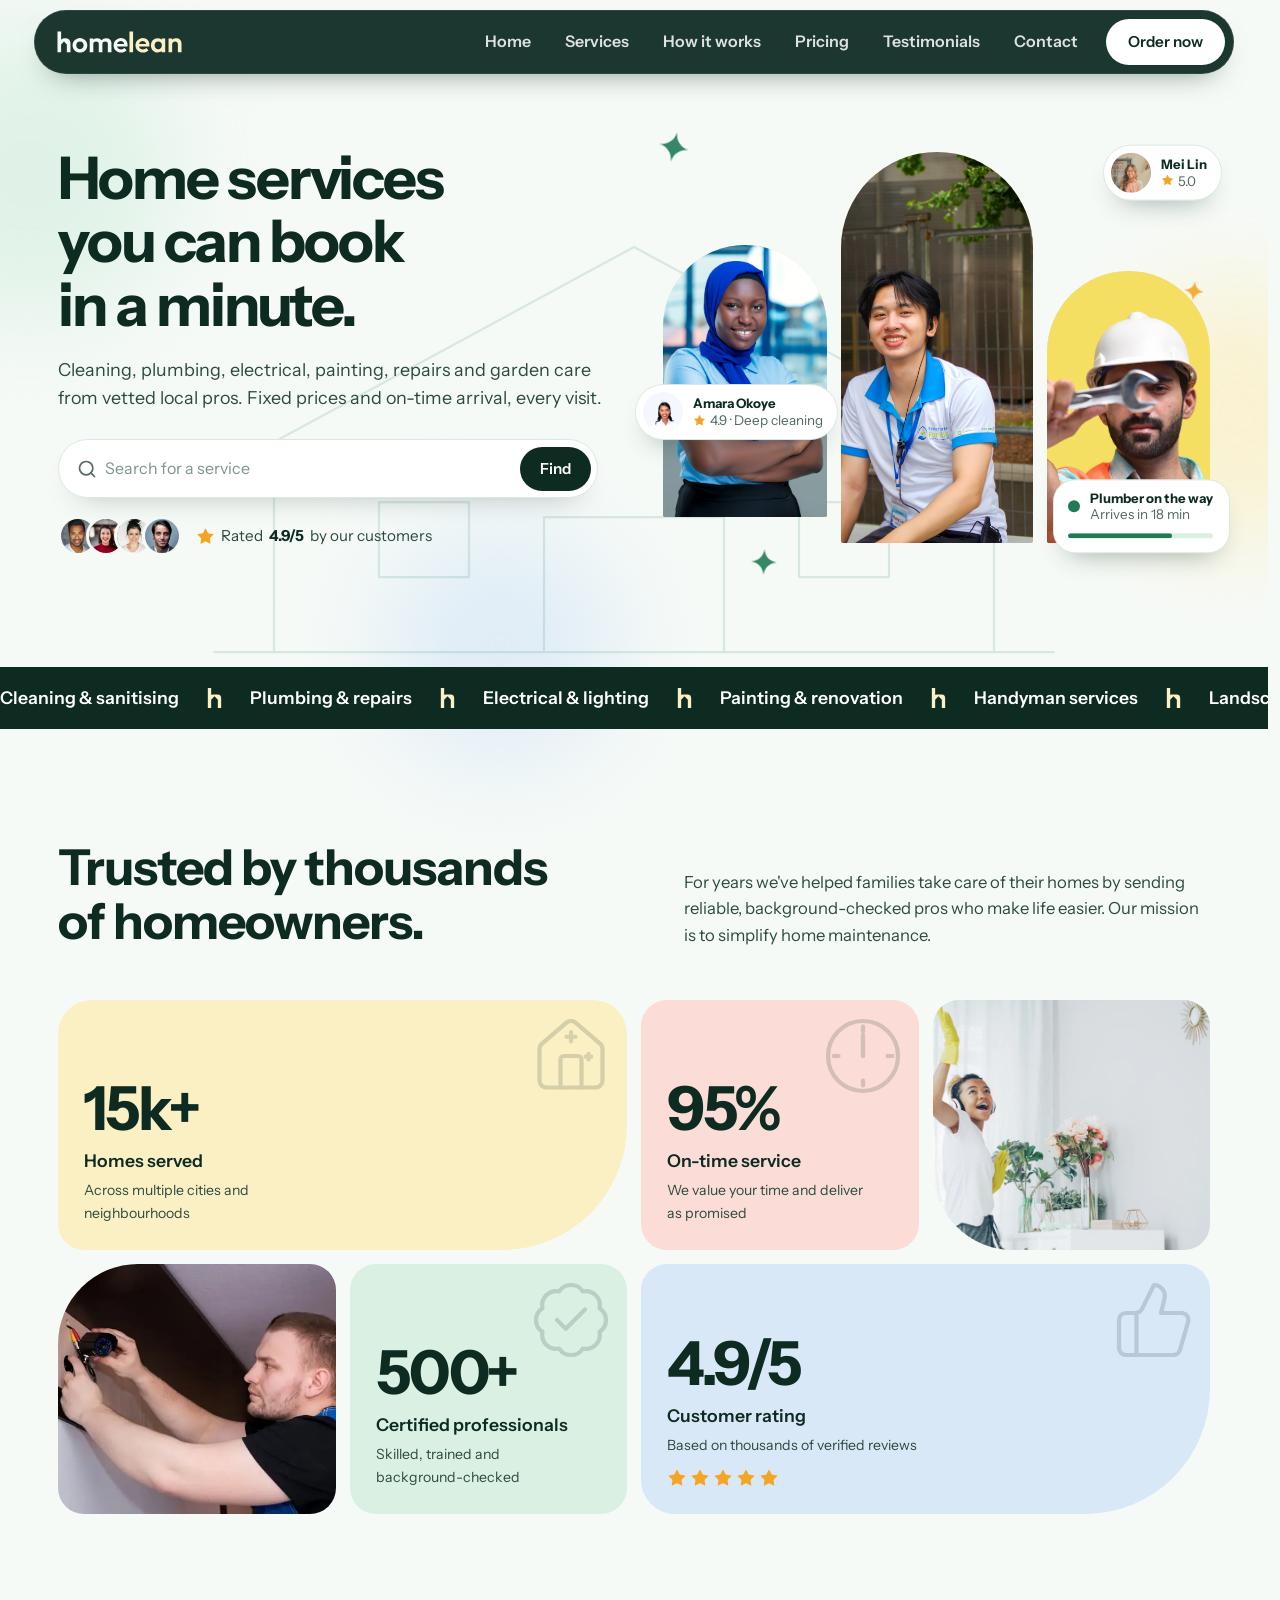
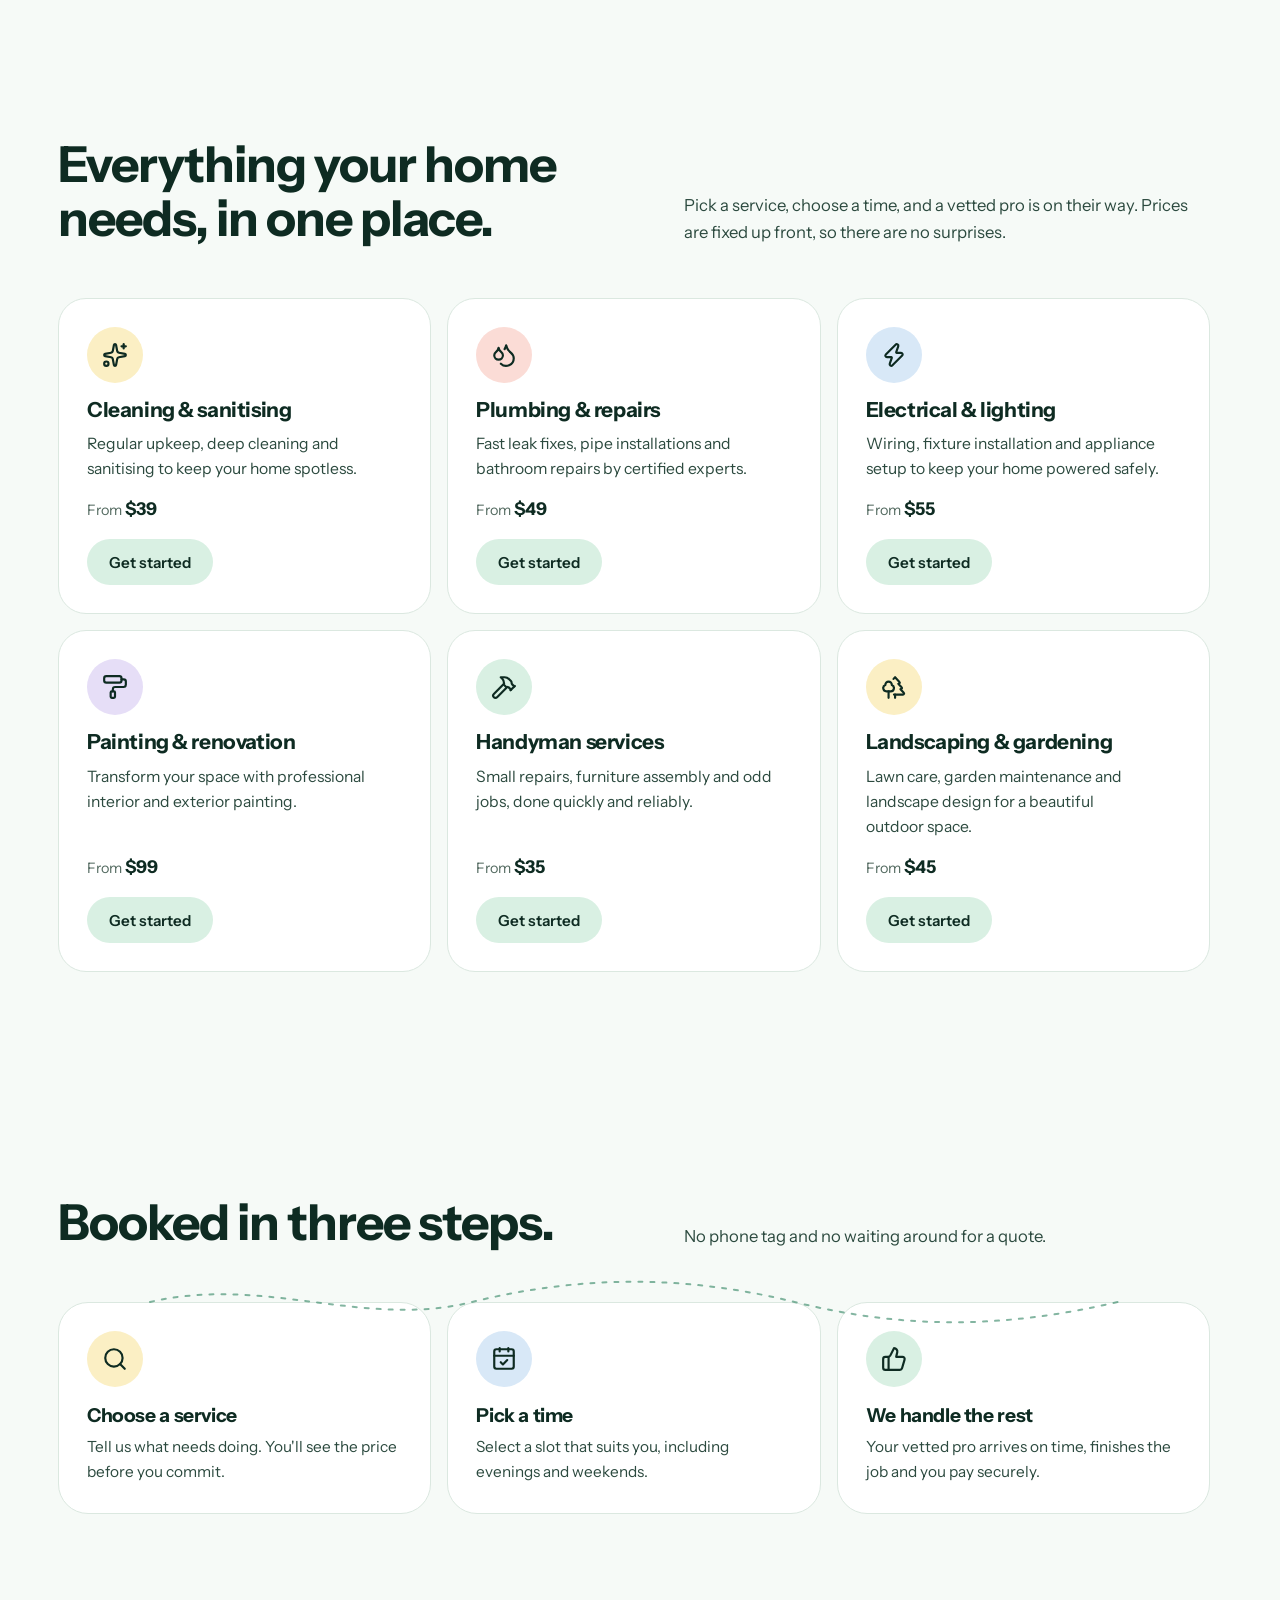
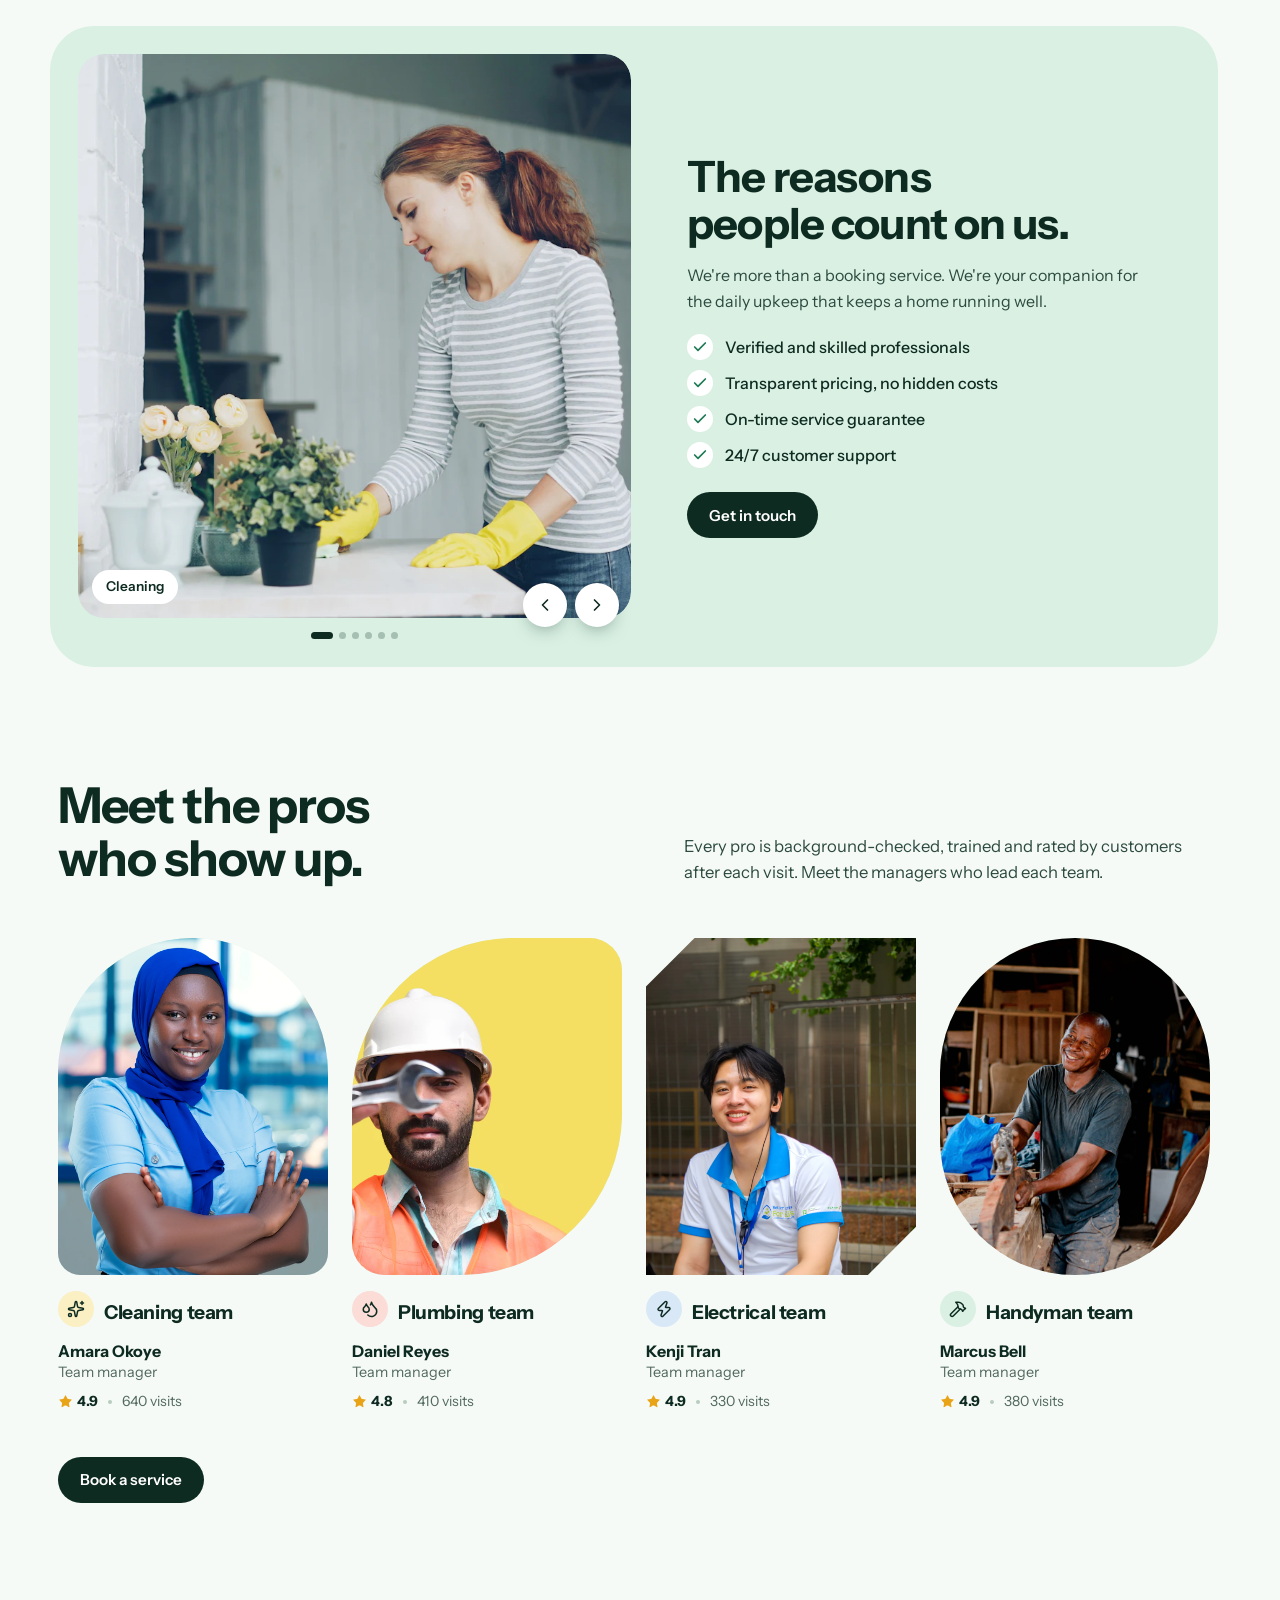
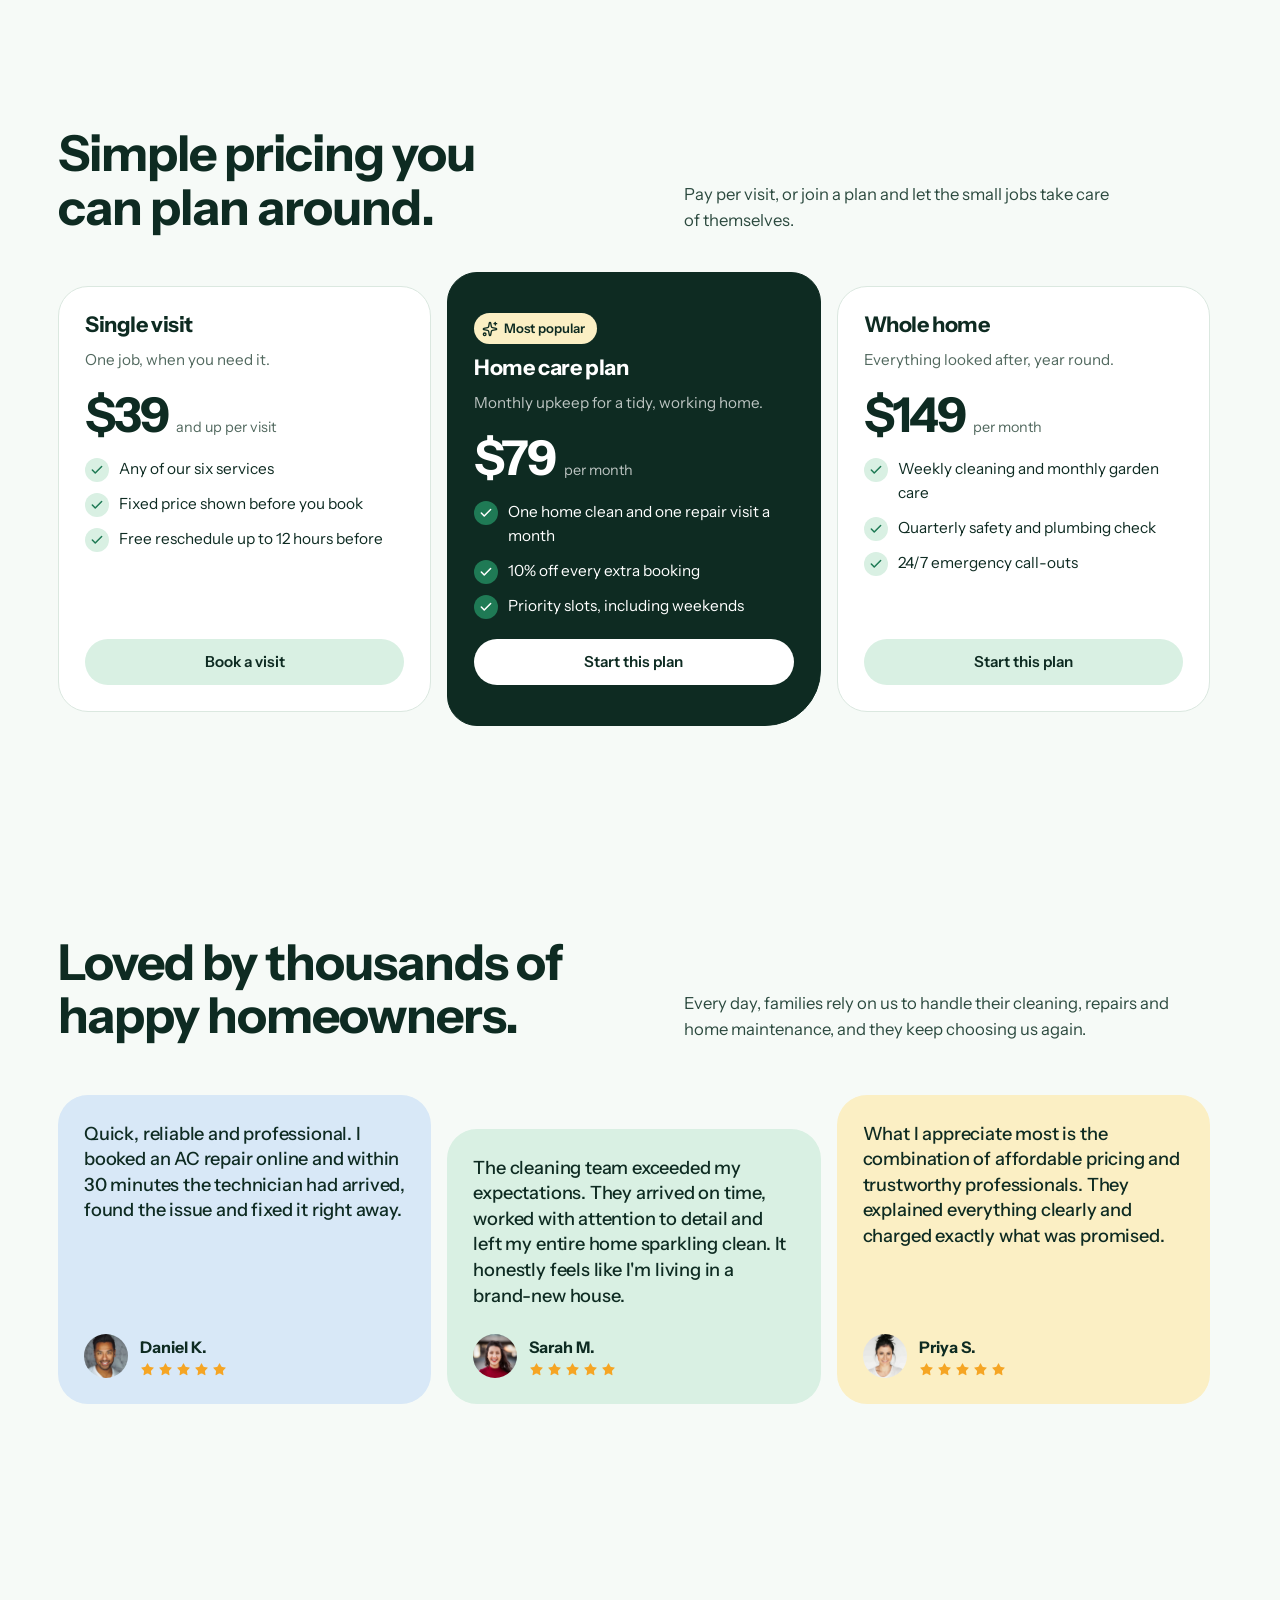
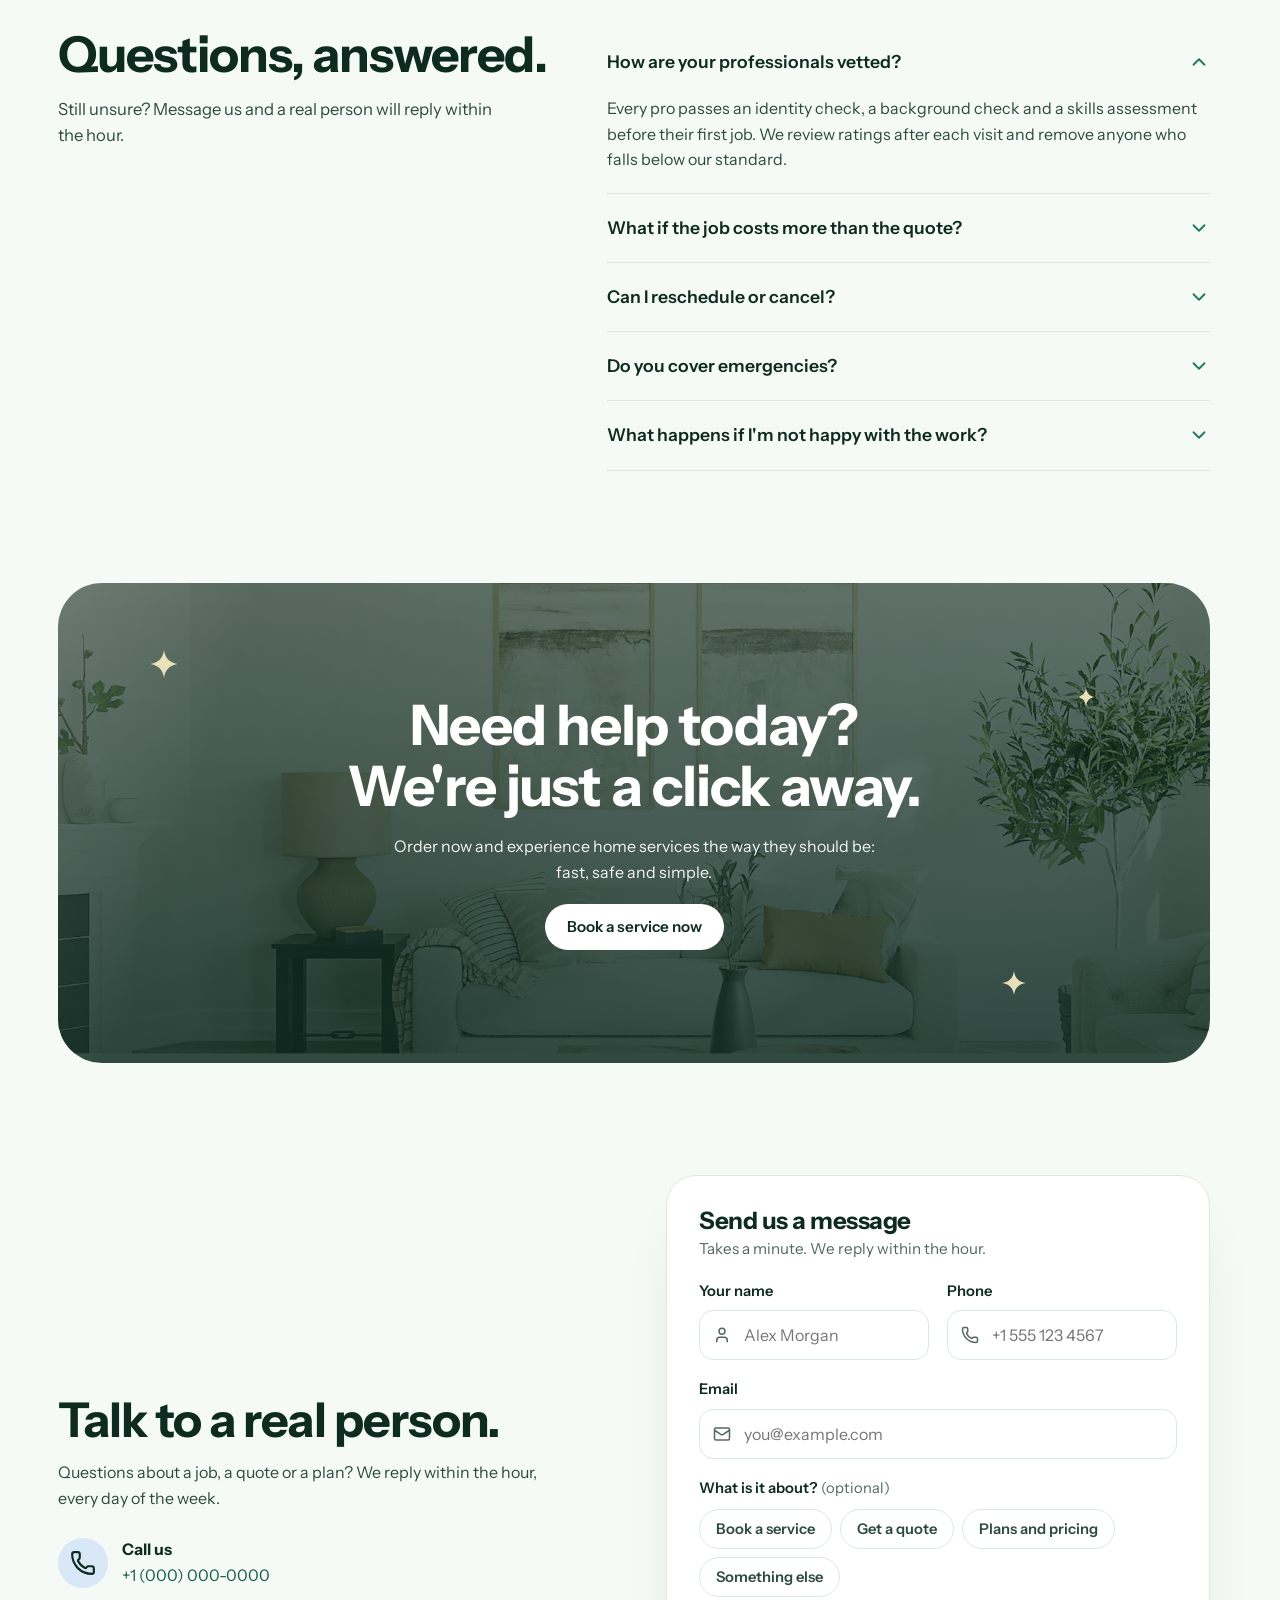
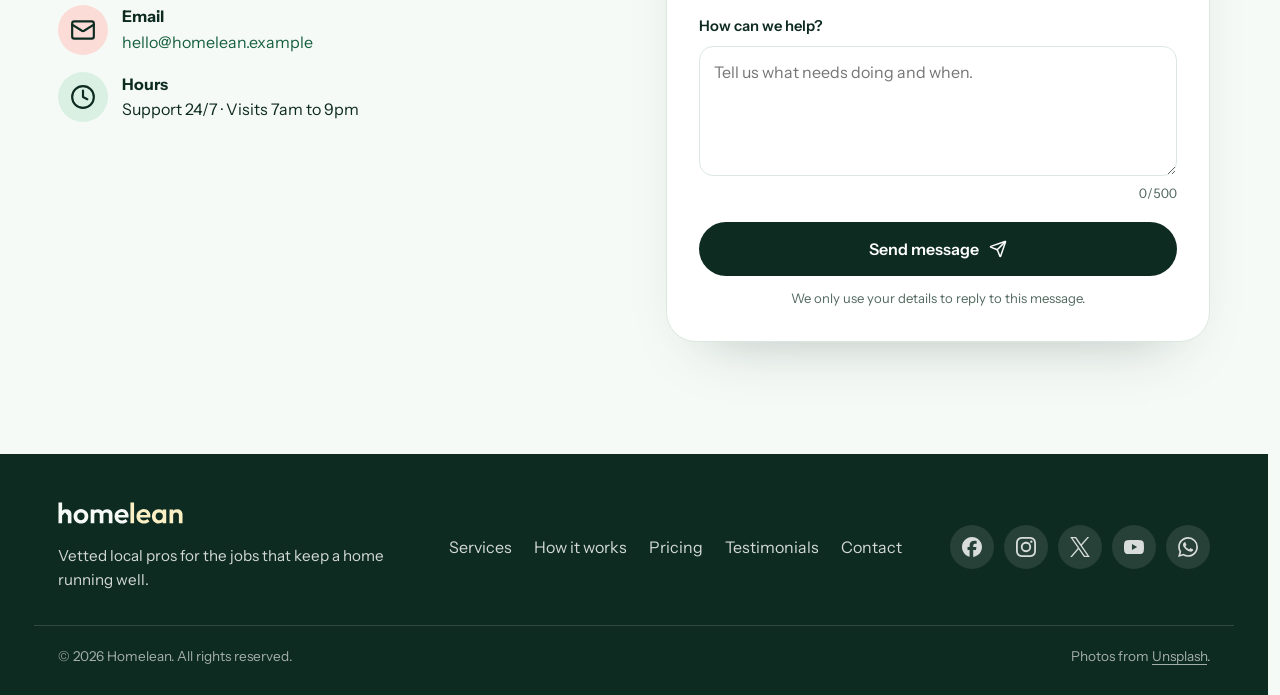
==== index.html @ efc4df8c "feat: add homelean landing page" ====
<!doctype html>
<html lang="en">
<head>
  <meta charset="utf-8">
  <meta name="viewport" content="width=device-width, initial-scale=1, viewport-fit=cover">
  <title>Homelean – Home services you can book in a minute</title>
  <meta name="description" content="Book vetted local pros for cleaning, plumbing, electrical, painting, repairs and garden care. Fixed prices, on-time arrival, 24/7 support.">
  <meta name="theme-color" content="#0e2b22">
  <meta name="robots" content="noindex, nofollow, noarchive, nosnippet, noimageindex">
  <!-- LAUNCH: scrapers ignore relative URLs. Once the domain is known, make og:image absolute and add <meta property="og:url"> (https://<domain>/). -->
  <meta property="og:site_name" content="Homelean">
  <meta property="og:locale" content="en_US">
  <meta property="og:type" content="website">
  <meta property="og:title" content="Homelean – Home services you can book in a minute">
  <meta property="og:description" content="Vetted local pros for cleaning, plumbing, electrical, painting, repairs and garden care. Fixed prices, on-time arrival.">
  <meta property="og:image" content="brand/og-1200x630.png">
  <meta property="og:image:type" content="image/png">
  <meta property="og:image:width" content="1200">
  <meta property="og:image:height" content="630">
  <meta property="og:image:alt" content="The Homelean logo on a pale green background">
  <meta name="twitter:card" content="summary_large_image">
  <link rel="icon" href="brand/favicon.svg" type="image/svg+xml">
  <link rel="apple-touch-icon" href="brand/apple-touch-icon-180.png">
  <link rel="preload" href="assets/fonts/InstrumentSans-Variable.woff2" as="font" type="font/woff2" crossorigin>
  <link rel="stylesheet" href="assets/css/styles.css">
</head>
<body>
<a class="skip" href="#main">Skip to content</a>

<!-- ============ HEADER ============ -->
<header class="site-header" id="top">
  <div class="wrap bar">
    <a class="brand" href="#top" aria-label="Homelean home"><img src="brand/logo-reversed.svg" alt="Homelean" width="125" height="22"></a>

    <nav class="nav" id="nav" aria-label="Primary">
      <a href="#top">Home</a>
      <a href="#services">Services</a>
      <a href="#how">How it works</a>
      <a href="#pricing">Pricing</a>
      <a href="#testimonials">Testimonials</a>
      <a href="#contact">Contact</a>
      <button class="btn btn-dark nav-cta" type="button" data-book>Order now</button>
    </nav>

    <button class="btn btn-dark head-cta" type="button" data-book>Order now</button>
    <button class="menu-btn" type="button" id="menuBtn" aria-expanded="false" aria-controls="nav" aria-label="Open menu">
      <svg class="i i-open" aria-hidden="true"><use href="assets/icons.svg#menu"/></svg>
      <svg class="i i-close" aria-hidden="true"><use href="assets/icons.svg#x"/></svg>
    </button>
  </div>
</header>

<main id="main">

<!-- ============ HERO ============ -->
<section class="hero" aria-labelledby="hero-title">
  <div class="hero-bg" aria-hidden="true">
    <span class="blob b1"></span><span class="blob b2"></span><span class="blob b3"></span>
    <svg class="house-line" viewBox="0 0 600 300" fill="none" preserveAspectRatio="xMidYMax meet">
      <path d="M20 290H580M60 290V150L300 20 540 150V290M240 290V200H360V290M130 190h60v50h-60zM410 190h60v50h-60z" />
    </svg>
  </div>

  <div class="wrap hero-grid">
    <div class="hero-copy">
      <h1 id="hero-title">
        <span class="ln"><span>Home services</span></span>
        <span class="ln"><span>you can book</span></span>
        <span class="ln"><span>in a minute.</span></span>
      </h1>
      <p class="lead">Cleaning, plumbing, electrical, painting, repairs and garden care from vetted local pros. Fixed prices and on-time arrival, every visit.</p>

      <form class="search" id="searchForm" role="search" autocomplete="off">
        <label class="sr" for="q">Search for a service</label>
        <svg class="i" aria-hidden="true"><use href="assets/icons.svg#search"/></svg>
        <input id="q" name="q" type="text" placeholder="Search for a service" role="combobox" aria-expanded="false" aria-controls="suggList" aria-autocomplete="list" enterkeyhint="search">
        <ul class="sugg" id="suggList" role="listbox" aria-label="Matching services" hidden></ul>
        <button class="btn btn-dark" type="submit">Find</button>
      </form>
      <p class="search-msg" id="searchMsg" role="status" aria-live="polite"></p>

      <div class="rated">
        <div class="faces" aria-hidden="true">
          <img src="assets/img/a4.webp" alt="" width="40" height="40">
          <img src="assets/img/a5.webp" alt="" width="40" height="40">
          <img src="assets/img/a6.webp" alt="" width="40" height="40">
          <img src="assets/img/a7.webp" alt="" width="40" height="40">
        </div>
        <p><span class="stars" aria-hidden="true"><svg class="i i-fill"><use href="assets/icons.svg#star"/></svg></span> Rated <strong>4.9/5</strong> by our customers</p>
      </div>
    </div>

    <div class="hero-art" aria-label="Homelean professionals">
      <svg class="spark s1" viewBox="0 0 24 24" aria-hidden="true"><path d="M12 0C12.9 7 17 11.1 24 12 17 12.9 12.9 17 12 24 11.1 17 7 12.9 0 12 7 11.1 11.1 7 12 0Z"/></svg>
      <svg class="spark s2" viewBox="0 0 24 24" aria-hidden="true"><path d="M12 0C12.9 7 17 11.1 24 12 17 12.9 12.9 17 12 24 11.1 17 7 12.9 0 12 7 11.1 11.1 7 12 0Z"/></svg>
      <svg class="spark s3" viewBox="0 0 24 24" aria-hidden="true"><path d="M12 0C12.9 7 17 11.1 24 12 17 12.9 12.9 17 12 24 11.1 17 7 12.9 0 12 7 11.1 11.1 7 12 0Z"/></svg>

      <div class="arches">
        <figure class="arch a-left"><img src="assets/img/hero-cleaner.webp" alt="Smiling Homelean cleaner in a blue uniform" width="1000" height="1499" fetchpriority="high"></figure>
        <figure class="arch a-mid"><img src="assets/img/hero-pro.webp" alt="Friendly Homelean technician in a branded polo" width="1000" height="1500" fetchpriority="high"></figure>
        <figure class="arch a-right"><img src="assets/img/hero-plumber.webp" alt="Plumber in a hard hat holding a wrench" width="1000" height="667" fetchpriority="high"></figure>
      </div>

      <div class="chip chip-rate" data-float>
        <img src="assets/img/a2.webp" alt="" width="40" height="40">
        <div><strong>Amara Okoye</strong><span><svg class="i i-fill"><use href="assets/icons.svg#star"/></svg> 4.9 · Deep cleaning</span></div>
      </div>
      <div class="chip chip-eta" data-float>
        <span class="pulse" aria-hidden="true"></span>
        <div><strong>Plumber on the way</strong><span>Arrives in 18 min</span></div>
        <div class="eta-bar" aria-hidden="true"><i></i></div>
      </div>
      <div class="chip chip-top" data-float>
        <img src="assets/img/a1.webp" alt="" width="40" height="40">
        <div><strong>Mei Lin</strong><span><svg class="i i-fill"><use href="assets/icons.svg#star"/></svg> 5.0</span></div>
      </div>
    </div>
  </div>
</section>

<!-- ============ MARQUEE ============ -->
<div class="marquee" aria-hidden="true">
  <div class="track">
    <ul>
      <li>Cleaning &amp; sanitising</li><li>Plumbing &amp; repairs</li><li>Electrical &amp; lighting</li><li>Painting &amp; renovation</li><li>Handyman services</li><li>Landscaping &amp; gardening</li>
    </ul>
    <ul>
      <li>Cleaning &amp; sanitising</li><li>Plumbing &amp; repairs</li><li>Electrical &amp; lighting</li><li>Painting &amp; renovation</li><li>Handyman services</li><li>Landscaping &amp; gardening</li>
    </ul>
  </div>
</div>

<!-- ============ TRUST / STATS ============ -->
<section class="section trust" aria-labelledby="trust-title">
  <div class="wrap">
    <div class="sec-head">
      <h2 id="trust-title">Trusted by thousands of homeowners.</h2>
      <p>For years we've helped families take care of their homes by sending reliable, background-checked pros who make life easier. Our mission is to simplify home maintenance.</p>
    </div>

    <div class="bento">
      <article class="tile t-butter t-wide">
        <p class="num"><span data-count="15" data-suffix="k+">15k+</span></p>
        <p class="lab">Homes served</p>
        <p class="sub">Across multiple cities and neighbourhoods</p>
        <svg class="deco deco-house" viewBox="0 0 24 24" aria-hidden="true"><path d="M15 21v-8a1 1 0 0 0-1-1h-4a1 1 0 0 0-1 1v8"/><path d="M3 10a2 2 0 0 1 .709-1.528l7-6a2 2 0 0 1 2.582 0l7 6A2 2 0 0 1 21 10v9a2 2 0 0 1-2 2H5a2 2 0 0 1-2-2z"/><path class="spark" d="M12 5.2v2.6M10.7 6.5h2.6"/><path class="spark s2" d="M17 11.4v1.6M16.2 12.2h1.6"/></svg>
      </article>
      <article class="tile t-blush">
        <p class="num"><span data-count="95" data-suffix="%">95%</span></p>
        <p class="lab">On-time service</p>
        <p class="sub">We value your time and deliver as promised</p>
        <svg class="deco deco-clock" viewBox="0 0 24 24" aria-hidden="true"><circle cx="12" cy="12" r="10"/><path d="M12 3.6v1.4M12 19v1.4M3.6 12H5M19 12h1.4"/><path class="hour" d="M12 12V8"/><path class="minute" d="M12 12V6"/></svg>
      </article>
      <figure class="tile t-photo t-photo-a" data-rotate><img class="on" src="assets/img/joy.webp" alt="Cleaners and technicians at work in customers' homes" width="1000" height="563" loading="lazy"><img src="assets/img/work-01.webp" alt="" width="560" height="420" loading="lazy" aria-hidden="true"><img src="assets/img/work-02.webp" alt="" width="560" height="420" loading="lazy" aria-hidden="true"><img src="assets/img/work-03.webp" alt="" width="560" height="420" loading="lazy" aria-hidden="true"><img src="assets/img/work-04.webp" alt="" width="560" height="420" loading="lazy" aria-hidden="true"><img src="assets/img/work-05.webp" alt="" width="560" height="420" loading="lazy" aria-hidden="true"><img src="assets/img/work-06.webp" alt="" width="560" height="420" loading="lazy" aria-hidden="true"></figure>

      <figure class="tile t-photo t-photo-b" data-rotate><img class="on" src="assets/img/plumbing.webp" alt="" width="1400" height="1101" loading="lazy" aria-hidden="true"><img src="assets/img/work-07.webp" alt="" width="560" height="420" loading="lazy" aria-hidden="true"><img src="assets/img/work-08.webp" alt="" width="560" height="420" loading="lazy" aria-hidden="true"><img src="assets/img/work-09.webp" alt="" width="560" height="420" loading="lazy" aria-hidden="true"><img src="assets/img/work-10.webp" alt="" width="560" height="420" loading="lazy" aria-hidden="true"><img src="assets/img/work-11.webp" alt="" width="560" height="420" loading="lazy" aria-hidden="true"><img src="assets/img/work-12.webp" alt="" width="560" height="420" loading="lazy" aria-hidden="true"></figure>
      <article class="tile t-mint">
        <p class="num"><span data-count="500" data-suffix="+">500+</span></p>
        <p class="lab">Certified professionals</p>
        <p class="sub">Skilled, trained and background-checked</p>
        <svg class="deco deco-badge" viewBox="0 0 24 24" aria-hidden="true"><path class="badge" d="M3.85 8.62a4 4 0 0 1 4.78-4.77 4 4 0 0 1 6.74 0 4 4 0 0 1 4.78 4.78 4 4 0 0 1 0 6.74 4 4 0 0 1-4.77 4.78 4 4 0 0 1-6.75 0 4 4 0 0 1-4.78-4.77 4 4 0 0 1 0-6.76Z"/><path class="check" pathLength="1" d="m16 9-5.5 5.5L8 12"/></svg>
      </article>
      <article class="tile t-sky t-wide">
        <p class="num"><span data-count="4.9" data-decimals="1" data-suffix="/5">4.9/5</span></p>
        <p class="lab">Customer rating</p>
        <p class="sub">Based on thousands of verified reviews</p>
        <div class="stars-row" aria-hidden="true">
          <svg class="i i-fill"><use href="assets/icons.svg#star"/></svg><svg class="i i-fill"><use href="assets/icons.svg#star"/></svg><svg class="i i-fill"><use href="assets/icons.svg#star"/></svg><svg class="i i-fill"><use href="assets/icons.svg#star"/></svg><svg class="i i-fill"><use href="assets/icons.svg#star"/></svg>
        </div>
      <svg class="deco deco-thumb" viewBox="0 0 24 24" aria-hidden="true"><path d="M15 5.88 14 10h5.83a2 2 0 0 1 1.92 2.56l-2.33 8A2 2 0 0 1 17.5 22H4a2 2 0 0 1-2-2v-8a2 2 0 0 1 2-2h2.76a2 2 0 0 0 1.79-1.11L12 2a3.13 3.13 0 0 1 3 3.88Z"/><path d="M7 10v12"/></svg>
      </article>
    </div>
  </div>
</section>

<!-- ============ SERVICES ============ -->
<section class="section services" id="services" aria-labelledby="svc-title">
  <div class="wrap">
    <div class="sec-head">
      <h2 id="svc-title">Everything your home needs, in one place.</h2>
      <p>Pick a service, choose a time, and a vetted pro is on their way. Prices are fixed up front, so there are no surprises.</p>
    </div>

    <div class="svc-grid" id="svcGrid">
      <article class="svc" data-svc="cleaning" data-keys="clean cleaning sanitise sanitising deep home maid">
        <span class="ico tint-butter"><svg class="i"><use href="assets/icons.svg#sparkles"/></svg></span>
        <h3>Cleaning &amp; sanitising</h3>
        <p>Regular upkeep, deep cleaning and sanitising to keep your home spotless.</p>
        <p class="from">From <strong>$39</strong></p>
        <button class="btn btn-soft" type="button" data-book="Cleaning &amp; sanitising">Get started</button>
      </article>
      <article class="svc" data-svc="plumbing" data-keys="plumb plumbing pipe leak tap drain bathroom water">
        <span class="ico tint-blush"><svg class="i"><use href="assets/icons.svg#droplets"/></svg></span>
        <h3>Plumbing &amp; repairs</h3>
        <p>Fast leak fixes, pipe installations and bathroom repairs by certified experts.</p>
        <p class="from">From <strong>$49</strong></p>
        <button class="btn btn-soft" type="button" data-book="Plumbing &amp; repairs">Get started</button>
      </article>
      <article class="svc" data-svc="electrical" data-keys="electric electrical electrician wiring light lighting appliance socket">
        <span class="ico tint-sky"><svg class="i"><use href="assets/icons.svg#zap"/></svg></span>
        <h3>Electrical &amp; lighting</h3>
        <p>Wiring, fixture installation and appliance setup to keep your home powered safely.</p>
        <p class="from">From <strong>$55</strong></p>
        <button class="btn btn-soft" type="button" data-book="Electrical &amp; lighting">Get started</button>
      </article>
      <article class="svc" data-svc="painting" data-keys="paint painting painter renovation wall interior exterior">
        <span class="ico tint-lilac"><svg class="i"><use href="assets/icons.svg#paint-roller"/></svg></span>
        <h3>Painting &amp; renovation</h3>
        <p>Transform your space with professional interior and exterior painting.</p>
        <p class="from">From <strong>$99</strong></p>
        <button class="btn btn-soft" type="button" data-book="Painting &amp; renovation">Get started</button>
      </article>
      <article class="svc" data-svc="handyman" data-keys="handyman repair fix furniture assembly odd jobs mounting">
        <span class="ico tint-mint"><svg class="i"><use href="assets/icons.svg#hammer"/></svg></span>
        <h3>Handyman services</h3>
        <p>Small repairs, furniture assembly and odd jobs, done quickly and reliably.</p>
        <p class="from">From <strong>$35</strong></p>
        <button class="btn btn-soft" type="button" data-book="Handyman services">Get started</button>
      </article>
      <article class="svc" data-svc="garden" data-keys="garden gardening landscape landscaping lawn mow outdoor">
        <span class="ico tint-butter"><svg class="i"><use href="assets/icons.svg#trees"/></svg></span>
        <h3>Landscaping &amp; gardening</h3>
        <p>Lawn care, garden maintenance and landscape design for a beautiful outdoor space.</p>
        <p class="from">From <strong>$45</strong></p>
        <button class="btn btn-soft" type="button" data-book="Landscaping &amp; gardening">Get started</button>
      </article>
    </div>
  </div>
</section>

<!-- ============ HOW IT WORKS ============ -->
<section class="section how" id="how" aria-labelledby="how-title">
  <div class="wrap">
    <div class="sec-head">
      <h2 id="how-title">Booked in three steps.</h2>
      <p>No phone tag and no waiting around for a quote.</p>
    </div>

    <ol class="steps">
      <svg class="steps-line" viewBox="0 0 1000 40" preserveAspectRatio="none" aria-hidden="true"><path d="M0 20 C 120 -10, 220 50, 333 20 S 553 -10, 666 20 S 880 50, 1000 20" /></svg>
      <li class="step">
        <span class="step-ico tint-butter"><svg class="i"><use href="assets/icons.svg#search"/></svg></span>
        <h3>Choose a service</h3>
        <p>Tell us what needs doing. You'll see the price before you commit.</p>
      </li>
      <li class="step">
        <span class="step-ico tint-sky"><svg class="i"><use href="assets/icons.svg#calendar-check"/></svg></span>
        <h3>Pick a time</h3>
        <p>Select a slot that suits you, including evenings and weekends.</p>
      </li>
      <li class="step">
        <span class="step-ico tint-mint"><svg class="i"><use href="assets/icons.svg#thumbs-up"/></svg></span>
        <h3>We handle the rest</h3>
        <p>Your vetted pro arrives on time, finishes the job and you pay securely.</p>
      </li>
    </ol>
  </div>
</section>

<!-- ============ REASONS (CAROUSEL) ============ -->
<section class="section reasons" aria-labelledby="why-title">
  <div class="wrap reasons-grid">
    <div class="carousel" id="carousel" aria-roledescription="carousel" aria-label="Our work">
      <div class="car-track" id="carTrack" tabindex="0">
        <figure class="slide"><img src="assets/img/cleaning.webp" alt="Cleaner wiping a table in a bright home" width="1400" height="788" loading="lazy"><figcaption>Cleaning</figcaption></figure>
        <figure class="slide"><img src="assets/img/plumbing.webp" alt="Plumber giving a thumbs up in a kitchen" width="1400" height="1101" loading="lazy"><figcaption>Plumbing</figcaption></figure>
        <figure class="slide"><img src="assets/img/painting.webp" alt="Painter rolling yellow paint onto a wall" width="1400" height="934" loading="lazy"><figcaption>Painting</figcaption></figure>
        <figure class="slide"><img src="assets/img/electrical.webp" alt="Electrician working on a fuse box" width="1400" height="788" loading="lazy"><figcaption>Electrical</figcaption></figure>
        <figure class="slide"><img src="assets/img/handyman.webp" alt="Handyman smiling while planing wood" width="1400" height="934" loading="lazy"><figcaption>Handyman</figcaption></figure>
        <figure class="slide"><img src="assets/img/landscaping.webp" alt="Garden crew mowing and trimming a lawn" width="1400" height="654" loading="lazy"><figcaption>Landscaping</figcaption></figure>
      </div>
      <button class="car-btn prev" type="button" aria-label="Previous photo"><svg class="i"><use href="assets/icons.svg#chevron-left"/></svg></button>
      <button class="car-btn next" type="button" aria-label="Next photo"><svg class="i"><use href="assets/icons.svg#chevron-right"/></svg></button>
      <div class="dots" id="dots" aria-hidden="true"></div>
    </div>

    <div class="why-card">
      <h2 id="why-title">The reasons people count on us.</h2>
      <p>We're more than a booking service. We're your companion for the daily upkeep that keeps a home running well.</p>
      <ul class="checks">
        <li><svg class="i"><use href="assets/icons.svg#check"/></svg>Verified and skilled professionals</li>
        <li><svg class="i"><use href="assets/icons.svg#check"/></svg>Transparent pricing, no hidden costs</li>
        <li><svg class="i"><use href="assets/icons.svg#check"/></svg>On-time service guarantee</li>
        <li><svg class="i"><use href="assets/icons.svg#check"/></svg>24/7 customer support</li>
      </ul>
      <a class="btn btn-dark" href="#contact">Get in touch</a>
    </div>
  </div>
</section>

<!-- ============ TEAM ============ -->
<!-- PLACEHOLDER: stock photos with sample names, team ratings and visit counts. Replace with real, consenting team members before launch. -->
<section class="section team" id="team" aria-labelledby="team-title">
  <div class="wrap">
    <div class="sec-head">
      <h2 id="team-title">Meet the pros who show up.</h2>
      <p>Every pro is background-checked, trained and rated by customers after each visit. Meet the managers who lead each team.</p>
    </div>
    <ul class="pros" aria-label="Our teams and their managers">
      <li class="pro pro-cleaning">
        <div class="pro-ph"><img src="assets/img/hero-cleaner.webp" alt="Amara Okoye, manager of the cleaning team, smiling with her arms crossed" width="1000" height="1500" loading="lazy" style="object-position:50% 20%"></div>
        <h3><span class="ico tint-butter"><svg class="i" aria-hidden="true"><use href="assets/icons.svg#sparkles"/></svg></span>Cleaning team</h3>
        <p class="pro-mgr"><strong>Amara Okoye</strong><span>Team manager</span></p>
        <p class="pro-meta"><span class="pro-rate"><svg class="i i-fill" aria-hidden="true"><use href="assets/icons.svg#star"/></svg> <strong>4.9</strong></span><span>640 visits</span></p>
      </li>
      <li class="pro pro-plumbing">
        <div class="pro-ph"><img src="assets/img/hero-plumber.webp" alt="Daniel Reyes, manager of the plumbing team, holding a wrench" width="1000" height="667" loading="lazy" style="object-position:66% 35%"></div>
        <h3><span class="ico tint-blush"><svg class="i" aria-hidden="true"><use href="assets/icons.svg#droplets"/></svg></span>Plumbing team</h3>
        <p class="pro-mgr"><strong>Daniel Reyes</strong><span>Team manager</span></p>
        <p class="pro-meta"><span class="pro-rate"><svg class="i i-fill" aria-hidden="true"><use href="assets/icons.svg#star"/></svg> <strong>4.8</strong></span><span>410 visits</span></p>
      </li>
      <li class="pro pro-electrical">
        <div class="pro-ph"><img src="assets/img/hero-pro.webp" alt="Kenji Tran, manager of the electrical team, seated and smiling" width="1000" height="1500" loading="lazy" style="object-position:50% 25%"></div>
        <h3><span class="ico tint-sky"><svg class="i" aria-hidden="true"><use href="assets/icons.svg#zap"/></svg></span>Electrical team</h3>
        <p class="pro-mgr"><strong>Kenji Tran</strong><span>Team manager</span></p>
        <p class="pro-meta"><span class="pro-rate"><svg class="i i-fill" aria-hidden="true"><use href="assets/icons.svg#star"/></svg> <strong>4.9</strong></span><span>330 visits</span></p>
      </li>
      <li class="pro pro-handyman">
        <div class="pro-ph"><img src="assets/img/handyman.webp" alt="Marcus Bell, manager of the handyman team, smiling while working with wood" width="1400" height="934" loading="lazy" style="object-position:52% 30%"></div>
        <h3><span class="ico tint-mint"><svg class="i" aria-hidden="true"><use href="assets/icons.svg#hammer"/></svg></span>Handyman team</h3>
        <p class="pro-mgr"><strong>Marcus Bell</strong><span>Team manager</span></p>
        <p class="pro-meta"><span class="pro-rate"><svg class="i i-fill" aria-hidden="true"><use href="assets/icons.svg#star"/></svg> <strong>4.9</strong></span><span>380 visits</span></p>
      </li>
    </ul>
    <p class="team-cta"><button class="btn btn-dark" type="button" data-book>Book a service</button></p>
  </div>
</section>

<!-- ============ PRICING ============ -->
<section class="section pricing" id="pricing" aria-labelledby="price-title">
  <div class="wrap">
    <div class="sec-head">
      <h2 id="price-title">Simple pricing you can plan around.</h2>
      <p>Pay per visit, or join a plan and let the small jobs take care of themselves.</p>
    </div>

    <div class="plans">
      <article class="plan">
        <h3>Single visit</h3>
        <p class="plan-for">One job, when you need it.</p>
        <p class="price"><strong>$39</strong><span>and up per visit</span></p>
        <ul>
          <li><svg class="i"><use href="assets/icons.svg#check"/></svg>Any of our six services</li>
          <li><svg class="i"><use href="assets/icons.svg#check"/></svg>Fixed price shown before you book</li>
          <li><svg class="i"><use href="assets/icons.svg#check"/></svg>Free reschedule up to 12 hours before</li>
        </ul>
        <button class="btn btn-soft" type="button" data-book>Book a visit</button>
      </article>

      <article class="plan plan-pop">
        <p class="badge"><svg class="i"><use href="assets/icons.svg#sparkles"/></svg>Most popular</p>
        <h3>Home care plan</h3>
        <p class="plan-for">Monthly upkeep for a tidy, working home.</p>
        <p class="price"><strong>$79</strong><span>per month</span></p>
        <ul>
          <li><svg class="i"><use href="assets/icons.svg#check"/></svg>One home clean and one repair visit a month</li>
          <li><svg class="i"><use href="assets/icons.svg#check"/></svg>10% off every extra booking</li>
          <li><svg class="i"><use href="assets/icons.svg#check"/></svg>Priority slots, including weekends</li>
        </ul>
        <button class="btn btn-light" type="button" data-book>Start this plan</button>
      </article>

      <article class="plan">
        <h3>Whole home</h3>
        <p class="plan-for">Everything looked after, year round.</p>
        <p class="price"><strong>$149</strong><span>per month</span></p>
        <ul>
          <li><svg class="i"><use href="assets/icons.svg#check"/></svg>Weekly cleaning and monthly garden care</li>
          <li><svg class="i"><use href="assets/icons.svg#check"/></svg>Quarterly safety and plumbing check</li>
          <li><svg class="i"><use href="assets/icons.svg#check"/></svg>24/7 emergency call-outs</li>
        </ul>
        <button class="btn btn-soft" type="button" data-book>Start this plan</button>
      </article>
    </div>
  </div>
</section>

<!-- ============ TESTIMONIALS ============ -->
<section class="section voices" id="testimonials" aria-labelledby="voices-title">
  <div class="wrap">
    <div class="sec-head">
      <h2 id="voices-title">Loved by thousands of happy homeowners.</h2>
      <p>Every day, families rely on us to handle their cleaning, repairs and home maintenance, and they keep choosing us again.</p>
    </div>

    <div class="voice-list">
      <div class="voice" data-reviews data-tint="sky">
        <figure class="rv on" data-tint="sky">
          <blockquote><p>Quick, reliable and professional. I booked an AC repair online and within 30 minutes the technician had arrived, found the issue and fixed it right away.</p></blockquote>
          <figcaption><img src="assets/img/a4.webp" alt="" width="44" height="44" loading="lazy"><span><strong>Daniel K.</strong><span class="stars-row sm" aria-label="5 out of 5 stars"><svg class="i i-fill"><use href="assets/icons.svg#star"/></svg><svg class="i i-fill"><use href="assets/icons.svg#star"/></svg><svg class="i i-fill"><use href="assets/icons.svg#star"/></svg><svg class="i i-fill"><use href="assets/icons.svg#star"/></svg><svg class="i i-fill"><use href="assets/icons.svg#star"/></svg></span></span></figcaption>
        </figure>
        <figure class="rv" data-tint="butter">
          <blockquote><p>Our power kept tripping and two other companies couldn't find why. The electrician traced it to a faulty breaker in under an hour and showed me the old part. Fair price, no upsell.</p></blockquote>
          <figcaption><img src="assets/img/a7.webp" alt="" width="44" height="44" loading="lazy"><span><strong>Marcus T.</strong><span class="stars-row sm" aria-label="5 out of 5 stars"><svg class="i i-fill"><use href="assets/icons.svg#star"/></svg><svg class="i i-fill"><use href="assets/icons.svg#star"/></svg><svg class="i i-fill"><use href="assets/icons.svg#star"/></svg><svg class="i i-fill"><use href="assets/icons.svg#star"/></svg><svg class="i i-fill"><use href="assets/icons.svg#star"/></svg></span></span></figcaption>
        </figure>
        <figure class="rv" data-tint="blush">
          <blockquote><p>Booked a Saturday morning slot for a leaking tap and a few small jobs. One handyman did it all in a single visit, and the final price matched the quote to the cent.</p></blockquote>
          <figcaption><span class="av" aria-hidden="true">TH</span><span><strong>Tom H.</strong><span class="stars-row sm" aria-label="5 out of 5 stars"><svg class="i i-fill"><use href="assets/icons.svg#star"/></svg><svg class="i i-fill"><use href="assets/icons.svg#star"/></svg><svg class="i i-fill"><use href="assets/icons.svg#star"/></svg><svg class="i i-fill"><use href="assets/icons.svg#star"/></svg><svg class="i i-fill"><use href="assets/icons.svg#star"/></svg></span></span></figcaption>
        </figure>
      </div>
      <div class="voice voice-mid" data-reviews data-tint="mint">
        <figure class="rv on" data-tint="mint">
          <blockquote><p>The cleaning team exceeded my expectations. They arrived on time, worked with attention to detail and left my entire home sparkling clean. It honestly feels like I'm living in a brand-new house.</p></blockquote>
          <figcaption><img src="assets/img/a5.webp" alt="" width="44" height="44" loading="lazy"><span><strong>Sarah M.</strong><span class="stars-row sm" aria-label="5 out of 5 stars"><svg class="i i-fill"><use href="assets/icons.svg#star"/></svg><svg class="i i-fill"><use href="assets/icons.svg#star"/></svg><svg class="i i-fill"><use href="assets/icons.svg#star"/></svg><svg class="i i-fill"><use href="assets/icons.svg#star"/></svg><svg class="i i-fill"><use href="assets/icons.svg#star"/></svg></span></span></figcaption>
        </figure>
        <figure class="rv" data-tint="lilac">
          <blockquote><p>A pipe burst at 9pm and someone was at my door within the hour. Calm, tidy and honest about the cost. I've already saved the number for next time.</p></blockquote>
          <figcaption><img src="assets/img/a2.webp" alt="" width="44" height="44" loading="lazy"><span><strong>Amara O.</strong><span class="stars-row sm" aria-label="5 out of 5 stars"><svg class="i i-fill"><use href="assets/icons.svg#star"/></svg><svg class="i i-fill"><use href="assets/icons.svg#star"/></svg><svg class="i i-fill"><use href="assets/icons.svg#star"/></svg><svg class="i i-fill"><use href="assets/icons.svg#star"/></svg><svg class="i i-fill"><use href="assets/icons.svg#star"/></svg></span></span></figcaption>
        </figure>
        <figure class="rv" data-tint="sky">
          <blockquote><p>They turned a patchy, overgrown garden into somewhere we actually sit now. The team cleared, trimmed and replanted in a day, and took every cutting away.</p></blockquote>
          <figcaption><img src="assets/img/a8.webp" alt="" width="44" height="44" loading="lazy"><span><strong>Lena V.</strong><span class="stars-row sm" aria-label="5 out of 5 stars"><svg class="i i-fill"><use href="assets/icons.svg#star"/></svg><svg class="i i-fill"><use href="assets/icons.svg#star"/></svg><svg class="i i-fill"><use href="assets/icons.svg#star"/></svg><svg class="i i-fill"><use href="assets/icons.svg#star"/></svg><svg class="i i-fill"><use href="assets/icons.svg#star"/></svg></span></span></figcaption>
        </figure>
      </div>
      <div class="voice" data-reviews data-tint="butter">
        <figure class="rv on" data-tint="butter">
          <blockquote><p>What I appreciate most is the combination of affordable pricing and trustworthy professionals. They explained everything clearly and charged exactly what was promised.</p></blockquote>
          <figcaption><img src="assets/img/a6.webp" alt="" width="44" height="44" loading="lazy"><span><strong>Priya S.</strong><span class="stars-row sm" aria-label="5 out of 5 stars"><svg class="i i-fill"><use href="assets/icons.svg#star"/></svg><svg class="i i-fill"><use href="assets/icons.svg#star"/></svg><svg class="i i-fill"><use href="assets/icons.svg#star"/></svg><svg class="i i-fill"><use href="assets/icons.svg#star"/></svg><svg class="i i-fill"><use href="assets/icons.svg#star"/></svg></span></span></figcaption>
        </figure>
        <figure class="rv" data-tint="mint">
          <blockquote><p>Two rooms repainted over a weekend with no drips and no mess. They covered the floors, moved the furniture back and the edges are razor sharp.</p></blockquote>
          <figcaption><img src="assets/img/a1.webp" alt="" width="44" height="44" loading="lazy"><span><strong>Jenny W.</strong><span class="stars-row sm" aria-label="5 out of 5 stars"><svg class="i i-fill"><use href="assets/icons.svg#star"/></svg><svg class="i i-fill"><use href="assets/icons.svg#star"/></svg><svg class="i i-fill"><use href="assets/icons.svg#star"/></svg><svg class="i i-fill"><use href="assets/icons.svg#star"/></svg><svg class="i i-fill"><use href="assets/icons.svg#star"/></svg></span></span></figcaption>
        </figure>
        <figure class="rv" data-tint="lilac">
          <blockquote><p>I use the monthly plan for small fixes now. Shelves, a stuck door, a dead bulb. Same friendly pro each time, and booking takes a minute from my phone.</p></blockquote>
          <figcaption><span class="av" aria-hidden="true">OF</span><span><strong>Omar F.</strong><span class="stars-row sm" aria-label="5 out of 5 stars"><svg class="i i-fill"><use href="assets/icons.svg#star"/></svg><svg class="i i-fill"><use href="assets/icons.svg#star"/></svg><svg class="i i-fill"><use href="assets/icons.svg#star"/></svg><svg class="i i-fill"><use href="assets/icons.svg#star"/></svg><svg class="i i-fill"><use href="assets/icons.svg#star"/></svg></span></span></figcaption>
        </figure>
      </div>
    </div>
  </div>
</section>

<!-- ============ FAQ ============ -->
<section class="section faq" aria-labelledby="faq-title">
  <div class="wrap faq-grid">
    <div class="sec-head">
      <h2 id="faq-title">Questions, answered.</h2>
      <p>Still unsure? Message us and a real person will reply within the hour.</p>
    </div>
    <div class="faq-list">
      <details name="faq" open>
        <summary>How are your professionals vetted?<svg class="i"><use href="assets/icons.svg#chevron-down"/></svg></summary>
        <div><p>Every pro passes an identity check, a background check and a skills assessment before their first job. We review ratings after each visit and remove anyone who falls below our standard.</p></div>
      </details>
      <details name="faq">
        <summary>What if the job costs more than the quote?<svg class="i"><use href="assets/icons.svg#chevron-down"/></svg></summary>
        <div><p>You'll never be charged more than the price you approved. If the pro finds extra work, they'll show you a new price first and you decide whether to go ahead.</p></div>
      </details>
      <details name="faq">
        <summary>Can I reschedule or cancel?<svg class="i"><use href="assets/icons.svg#chevron-down"/></svg></summary>
        <div><p>Yes. Reschedule or cancel for free up to 12 hours before your slot. After that, a small call-out fee may apply.</p></div>
      </details>
      <details name="faq">
        <summary>Do you cover emergencies?<svg class="i"><use href="assets/icons.svg#chevron-down"/></svg></summary>
        <div><p>Burst pipes and electrical faults are handled around the clock on the Whole home plan. On other plans, emergency call-outs are available at a priority rate.</p></div>
      </details>
      <details name="faq">
        <summary>What happens if I'm not happy with the work?<svg class="i"><use href="assets/icons.svg#chevron-down"/></svg></summary>
        <div><p>Tell us within 48 hours and we'll send someone back to put it right at no cost. If we can't fix it, you get a refund.</p></div>
      </details>
    </div>
  </div>
</section>

<!-- ============ CTA ============ -->
<section class="cta-wrap" aria-labelledby="cta-title">
  <div class="wrap">
    <div class="cta">
      <img class="cta-img" src="assets/img/home-interior.webp" alt="" width="1800" height="1013" loading="lazy">
      <span class="cta-shine" aria-hidden="true"></span>
      <svg class="spark c1" viewBox="0 0 24 24" aria-hidden="true"><path d="M12 0C12.9 7 17 11.1 24 12 17 12.9 12.9 17 12 24 11.1 17 7 12.9 0 12 7 11.1 11.1 7 12 0Z"/></svg>
      <svg class="spark c2" viewBox="0 0 24 24" aria-hidden="true"><path d="M12 0C12.9 7 17 11.1 24 12 17 12.9 12.9 17 12 24 11.1 17 7 12.9 0 12 7 11.1 11.1 7 12 0Z"/></svg>
      <svg class="spark c3" viewBox="0 0 24 24" aria-hidden="true"><path d="M12 0C12.9 7 17 11.1 24 12 17 12.9 12.9 17 12 24 11.1 17 7 12.9 0 12 7 11.1 11.1 7 12 0Z"/></svg>
      <div class="cta-body">
        <h2 id="cta-title">Need help today? We're just a click away.</h2>
        <p>Order now and experience home services the way they should be: fast, safe and simple.</p>
        <button class="btn btn-dark" type="button" data-book>Book a service now</button>
      </div>
    </div>
  </div>
</section>

<!-- ============ CONTACT ============ -->
<section class="section contact" id="contact" aria-labelledby="contact-title">
  <div class="wrap contact-grid">
    <div>
      <h2 id="contact-title">Talk to a real person.</h2>
      <p class="lead2">Questions about a job, a quote or a plan? We reply within the hour, every day of the week.</p>
      <ul class="reach">
        <li><span class="ico tint-sky"><svg class="i"><use href="assets/icons.svg#phone"/></svg></span><span><strong>Call us</strong><a href="tel:+10000000000">+1 (000) 000-0000</a></span></li>
        <li><span class="ico tint-blush"><svg class="i"><use href="assets/icons.svg#mail"/></svg></span><span><strong>Email</strong><a href="mailto:hello@homelean.example">hello@homelean.example</a></span></li>
        <li><span class="ico tint-mint"><svg class="i"><use href="assets/icons.svg#clock"/></svg></span><span><strong>Hours</strong><span>Support 24/7 · Visits 7am to 9pm</span></span></li>
      </ul>
    </div>

    <div class="card-form" id="contactCard">
      <form id="contactForm" novalidate>
        <header class="cf-head">
          <h3>Send us a message</h3>
          <p>Takes a minute. We reply within the hour.</p>
        </header>

        <div class="cf-row">
          <div class="field">
            <label for="c-name">Your name</label>
            <div class="control"><svg class="i lead-i" aria-hidden="true"><use href="assets/icons.svg#user"/></svg>
              <input id="c-name" name="name" type="text" autocomplete="name" placeholder="Alex Morgan" maxlength="80" required aria-describedby="c-name-msg"></div>
            <p class="msg" id="c-name-msg"></p>
          </div>
          <div class="field">
            <label for="c-phone">Phone</label>
            <div class="control"><svg class="i lead-i" aria-hidden="true"><use href="assets/icons.svg#phone"/></svg>
              <input id="c-phone" name="phone" type="tel" autocomplete="tel" inputmode="tel" placeholder="+1 555 123 4567" maxlength="24" required aria-describedby="c-phone-msg"></div>
            <p class="msg" id="c-phone-msg"></p>
          </div>
        </div>

        <div class="field">
          <label for="c-email">Email</label>
          <div class="control"><svg class="i lead-i" aria-hidden="true"><use href="assets/icons.svg#mail"/></svg>
            <input id="c-email" name="email" type="email" autocomplete="email" inputmode="email" placeholder="you@example.com" maxlength="120" required aria-describedby="c-email-msg"></div>
          <p class="msg" id="c-email-msg"></p>
        </div>

        <fieldset class="topics">
          <legend>What is it about? <span class="opt">(optional)</span></legend>
          <label><input type="radio" name="topic" value="Book a service"><span>Book a service</span></label>
          <label><input type="radio" name="topic" value="Get a quote"><span>Get a quote</span></label>
          <label><input type="radio" name="topic" value="Plans and pricing"><span>Plans and pricing</span></label>
          <label><input type="radio" name="topic" value="Something else"><span>Something else</span></label>
        </fieldset>

        <div class="field">
          <label for="c-msg">How can we help?</label>
          <textarea id="c-msg" name="message" rows="4" maxlength="500" placeholder="Tell us what needs doing and when." required aria-describedby="c-msg-msg c-count"></textarea>
          <div class="cf-foot"><p class="msg" id="c-msg-msg"></p><span class="count" id="c-count" aria-hidden="true">0/500</span></div>
        </div>

        <button class="btn btn-dark cf-send" type="submit"><span>Send message</span><svg class="i" aria-hidden="true"><use href="assets/icons.svg#send"/></svg></button>
        <p class="cf-fine">We only use your details to reply to this message.</p>
      </form>

      <div class="cf-done" id="contactDone" hidden>
        <span class="ico tint-mint"><svg class="i" aria-hidden="true"><use href="assets/icons.svg#circle-check"/></svg></span>
        <h3 id="contactDoneTitle" tabindex="-1">Message sent</h3>
        <p id="contactSummary"></p>
        <button class="btn btn-soft" type="button" id="contactAgain">Send another message</button>
      </div>
    </div>
  </div>
</section>
</main>

<!-- ============ FOOTER ============ -->
<footer class="footer">
  <div class="wrap foot">
    <div class="foot-brand">
      <a class="brand" href="#top" aria-label="Homelean home"><img src="brand/logo-reversed.svg" alt="Homelean" width="125" height="22"></a>
      <p>Vetted local pros for the jobs that keep a home running well.</p>
    </div>
    <nav class="foot-nav" aria-label="Footer">
      <a href="#services">Services</a><a href="#how">How it works</a><a href="#pricing">Pricing</a><a href="#testimonials">Testimonials</a><a href="#contact">Contact</a>
    </nav>
    <ul class="social" aria-label="Social media">
      <li><a href="#" aria-label="Facebook"><svg class="i-brand"><use href="assets/icons.svg#b-facebook"/></svg></a></li>
      <li><a href="#" aria-label="Instagram"><svg class="i-brand"><use href="assets/icons.svg#b-instagram"/></svg></a></li>
      <li><a href="#" aria-label="X"><svg class="i-brand"><use href="assets/icons.svg#b-x"/></svg></a></li>
      <li><a href="#" aria-label="YouTube"><svg class="i-brand"><use href="assets/icons.svg#b-youtube"/></svg></a></li>
      <li><a href="#" aria-label="WhatsApp"><svg class="i-brand"><use href="assets/icons.svg#b-whatsapp"/></svg></a></li>
    </ul>
  </div>
  <div class="wrap legal">
    <p>© <span id="year">2026</span> Homelean. All rights reserved.</p>
    <p>Photos from <a href="https://unsplash.com" rel="noopener">Unsplash</a>.</p>
  </div>
</footer>

<!-- ============ BOOKING DIALOG ============ -->
<dialog class="book" id="book" aria-labelledby="book-title">
  <form method="dialog" class="book-form" id="bookForm" novalidate>
    <header class="book-head">
      <h2 id="book-title">Book a service</h2>
      <button class="x" type="button" data-close aria-label="Close"><svg class="i"><use href="assets/icons.svg#x"/></svg></button>
    </header>
    <div class="book-body">
      <div class="field"><label for="b-svc">Service</label>
        <select id="b-svc" name="service" required>
          <option value="">Choose a service</option>
          <option>Cleaning &amp; sanitising</option><option>Plumbing &amp; repairs</option><option>Electrical &amp; lighting</option>
          <option>Painting &amp; renovation</option><option>Handyman services</option><option>Landscaping &amp; gardening</option>
        </select></div>
      <div class="row2">
        <div class="field"><label for="b-date">Date</label><input id="b-date" name="date" type="date" required></div>
        <div class="field"><label for="b-time">Time</label>
          <select id="b-time" name="time" required><option value="">Select</option><option>Morning (8–12)</option><option>Afternoon (12–4)</option><option>Evening (4–8)</option></select></div>
      </div>
      <div class="field"><label for="b-name">Full name</label><input id="b-name" name="name" type="text" autocomplete="name" required></div>
      <div class="row2">
        <div class="field"><label for="b-phone">Phone</label><input id="b-phone" name="phone" type="tel" autocomplete="tel" inputmode="tel" required></div>
        <div class="field"><label for="b-zip">Postcode</label><input id="b-zip" name="postcode" type="text" autocomplete="postal-code" required></div>
      </div>
      <div class="field"><label for="b-note">Anything we should know? <span class="opt">Optional</span></label><textarea id="b-note" name="notes" rows="2"></textarea></div>
      <p class="form-note err" id="bookErr" role="alert"></p>
    </div>
    <footer class="book-foot"><button class="btn btn-dark btn-block" type="submit">Request booking</button></footer>
  </form>
  <div class="book-done" id="bookDone" hidden>
    <svg class="done-mark" viewBox="0 0 52 52" aria-hidden="true"><circle cx="26" cy="26" r="23"/><path d="M15 27l8 8 14-16"/></svg>
    <h2>Request received</h2>
    <p id="bookSummary"></p>
    <button class="btn btn-dark" type="button" data-close>Done</button>
  </div>
</dialog>

<script src="assets/vendor/gsap.min.js" defer></script>
<script src="assets/vendor/ScrollTrigger.min.js" defer></script>
<script src="assets/js/main.js" defer></script>
</body>
</html>
---- assets/css/styles.css ----
/* Homelean – mobile-first. Breakpoints: 640, 900, 1100 */

@font-face{font-family:"Instrument Sans";src:url("../fonts/InstrumentSans-Variable.woff2") format("woff2");font-weight:400 700;font-style:normal;font-display:swap}

:root{
  --ink:#0e2b22;
  --ink-2:#2c4a3f;
  --muted:#52695f;
  --bg:#f6faf7;
  --paper:#ffffff;
  --line:#dbe8e0;
  --accent:#1f7a55;
  --accent-d:#17603f;
  --mint:#d9f0e3;
  --butter:#fbefc4;
  --blush:#fbdcd6;
  --sky:#d8e8f7;
  --lilac:#e6def7;
  --star:#f5a524;
  --display:"Instrument Sans",ui-sans-serif,system-ui,sans-serif;
  --body:"Instrument Sans",ui-sans-serif,system-ui,sans-serif;
  --gutter:16px;
  --ease:cubic-bezier(.22,.8,.24,1);
}

*,*::before,*::after{box-sizing:border-box}
html{-webkit-text-size-adjust:100%;scroll-behavior:smooth;scroll-padding-top:88px;scrollbar-gutter:stable}

/* scrollbar: an ink pill floating in the page colour, green on hover. Firefox only gets the standard properties */
::-webkit-scrollbar{width:12px;height:12px}
::-webkit-scrollbar-track,::-webkit-scrollbar-corner{background:var(--bg)}
html::-webkit-scrollbar-track{border-left:1px solid var(--line)}
::-webkit-scrollbar-thumb{min-height:48px;background:var(--ink);border:3px solid var(--bg);border-radius:999px}
::-webkit-scrollbar-thumb:hover{background:var(--accent)}
::-webkit-scrollbar-thumb:active{background:var(--accent-d)}
@supports not selector(::-webkit-scrollbar){html{scrollbar-color:var(--ink) var(--bg)}}
body{margin:0;background:var(--bg);color:var(--ink);font:400 1rem/1.6 var(--body);overflow-x:clip;-webkit-font-smoothing:antialiased;text-rendering:optimizeLegibility}
img,svg{display:block;max-width:100%}
img{height:auto}
h1,h2,h3,p,ul,ol,figure,blockquote{margin:0}
ul,ol{padding:0;list-style:none}
a{color:inherit}
button,input,select,textarea{font:inherit;color:inherit}
button{cursor:pointer}
:focus-visible{outline:3px solid var(--accent);outline-offset:3px;border-radius:6px}

h1,h2,h3{font-family:var(--display);line-height:1.08;letter-spacing:-.02em;font-weight:700;text-wrap:balance}
p{text-wrap:pretty}

.wrap{width:100%;max-width:1200px;margin-inline:auto;padding-inline:var(--gutter)}
.sr{position:absolute;width:1px;height:1px;overflow:hidden;clip:rect(0 0 0 0);white-space:nowrap}
.skip{position:absolute;left:12px;top:-60px;z-index:100;background:var(--ink);color:#fff;padding:10px 16px;border-radius:999px;text-decoration:none;transition:top .2s}
.skip:focus{top:12px}

/* icons */
.i{width:1.25em;height:1.25em;flex:none;fill:none;stroke:currentColor;stroke-width:2;stroke-linecap:round;stroke-linejoin:round}
.i-fill{fill:currentColor;stroke:none}
.i-brand{width:1.25em;height:1.25em;flex:none;fill:currentColor;stroke:none}

/* tints */
.tint-butter{background:var(--butter)}
.tint-blush{background:var(--blush)}
.tint-sky{background:var(--sky)}
.tint-lilac{background:var(--lilac)}
.tint-mint{background:var(--mint)}

/* buttons */
.btn{display:inline-flex;align-items:center;justify-content:center;gap:8px;min-height:46px;padding:0 22px;border:0;border-radius:999px;font-weight:600;font-size:.95rem;line-height:1;text-decoration:none;white-space:nowrap;transition:background-color .2s,color .2s,transform .2s var(--ease)}
.btn:active{transform:scale(.97)}
.btn-dark{background:var(--ink);color:#fff}
.btn-soft{background:var(--mint);color:var(--ink)}
.btn-light{background:#fff;color:var(--ink)}
.btn-block{width:100%}
@media (hover:hover){
  .btn-dark:hover{background:var(--accent)}
  .bar .btn-dark:hover{background:var(--butter);color:var(--ink)}
  .btn-soft:hover{background:var(--ink);color:#fff}
  .btn-light:hover{background:var(--butter)}
}

/* ---------- header ---------- */
.site-header{position:sticky;top:0;z-index:50;padding:10px 0}
.bar{position:relative;display:flex;align-items:center;gap:8px;background:rgba(14,43,34,.94);-webkit-backdrop-filter:blur(14px);backdrop-filter:blur(14px);border:1px solid rgba(255,255,255,.08);border-radius:999px;padding:6px 6px 6px 16px;color:#fff;box-shadow:0 14px 30px -18px rgba(14,43,34,.6)}
.brand{display:inline-flex;align-items:center;margin-right:auto}
.brand img{display:block;height:22px;width:auto}
.head-cta{min-height:42px;padding:0 18px}
.menu-btn{display:grid;place-items:center;width:44px;height:44px;border:0;border-radius:50%;background:rgba(255,255,255,.12);color:#fff}
.menu-btn .i{width:22px;height:22px}
.menu-btn .i-close{display:none}
.nav-open .menu-btn .i-open{display:none}
.nav-open .menu-btn .i-close{display:block}

.nav{display:none;flex-direction:column;position:absolute;left:0;right:0;top:calc(100% + 8px);background:var(--ink);border:1px solid rgba(255,255,255,.08);border-radius:28px;padding:10px;box-shadow:0 18px 40px -18px rgba(14,43,34,.55)}
.nav-open .nav{display:flex;animation:drop .28s var(--ease)}
.nav a{padding:14px 16px;border-radius:16px;text-decoration:none;font-weight:600;color:rgba(255,255,255,.86)}
.nav a:hover{background:rgba(255,255,255,.1);color:#fff}
.bar .btn-dark{background:#fff;color:var(--ink)}
.bar :focus-visible{outline-color:var(--butter)}
.nav-cta{display:none}
@keyframes drop{from{opacity:0;transform:translateY(-8px)}to{opacity:1;transform:none}}

/* ---------- hero ---------- */
.hero{position:relative;overflow-x:clip;padding:28px 0 56px}
.hero-bg{position:absolute;inset:0;pointer-events:none}
.blob{position:absolute;border-radius:50%;filter:blur(50px);opacity:.75}
.b1{width:300px;height:300px;background:var(--mint);left:-120px;top:-60px}
.b2{width:260px;height:260px;background:var(--butter);right:-100px;top:200px}
.b3{width:240px;height:240px;background:var(--sky);left:30%;bottom:-100px}
.house-line{position:absolute;left:50%;bottom:0;width:min(900px,140%);transform:translateX(-50%);opacity:.5}
.house-line path{stroke:var(--accent);stroke-width:1.5;stroke-linecap:round;stroke-linejoin:round;opacity:.28}

.hero-grid{position:relative;display:grid;gap:44px}
.hero-copy,.hero-art{min-width:0}
.hero-copy h1{font-size:clamp(2.5rem,10.5vw,3.6rem);letter-spacing:-.035em}
.ln{display:block;overflow:hidden;padding-bottom:.1em;margin-bottom:-.1em}
.ln>span{display:block}
.lead{margin-top:18px;max-width:46ch;font-size:1.06rem;color:var(--ink-2)}

.search{position:relative;z-index:30;display:flex;align-items:center;gap:8px;margin-top:26px;max-width:540px;background:#fff;border:1px solid var(--line);border-radius:999px;padding:6px 6px 6px 18px;box-shadow:0 14px 30px -20px rgba(14,43,34,.4);transition:box-shadow .2s,border-color .2s}
.search:focus-within{border-color:var(--accent);box-shadow:0 0 0 4px rgba(31,122,85,.16)}
.search .i{color:var(--muted)}
.search input{flex:1;min-width:0;border:0;background:none;font-size:1rem;padding:10px 0;outline:0}
.search input::placeholder{color:#7f938a}
.search .btn{min-height:44px;padding:0 20px}
.sugg{position:absolute;z-index:20;left:0;right:0;top:calc(100% + 8px);margin:0;padding:6px;list-style:none;background:#fff;border:1px solid var(--line);border-radius:22px;box-shadow:0 24px 50px -24px rgba(14,43,34,.45)}
.sugg[hidden]{display:none}
.sugg li{display:flex;align-items:center;gap:12px;min-height:50px;padding:6px 12px 6px 8px;border-radius:16px;cursor:pointer}
.sugg li.on,.sugg li:hover{background:var(--mint)}
.sugg .ico{width:36px;height:36px;flex:none}
.sugg .ico .i{width:18px;height:18px}
.sugg .nm{flex:1;min-width:0;font-weight:600;line-height:1.2}
.sugg .pr{font-size:.85rem;color:var(--muted);white-space:nowrap}
.sugg .i.go{width:16px;height:16px;color:var(--accent-d);flex:none}
.sugg li.none{cursor:default;color:var(--muted);font-size:.92rem;padding-left:14px}
.sugg li.none:hover{background:none}
.search-msg{margin:8px 0 0 18px;font-size:.9rem;color:var(--accent-d)}

.rated{display:flex;align-items:center;gap:14px;margin-top:18px;flex-wrap:wrap}
.faces{display:flex}
.faces img{width:40px;height:40px;border-radius:50%;object-fit:cover;border:3px solid var(--bg);margin-left:-12px}
.faces img:first-child{margin-left:0}
.rated p{display:flex;align-items:center;gap:6px;font-size:.95rem;color:var(--ink-2)}
.rated .stars{color:var(--star);display:inline-flex}
.rated strong{color:var(--ink)}

.hero-art{position:relative;padding:14px 0 18px;width:100%;max-width:600px;margin-inline:auto}
.arches{display:grid;grid-template-columns:1fr 1.18fr 1fr;gap:10px;align-items:end}
.arch{position:relative;overflow:hidden;border-radius:999px 999px 22px 22px;aspect-ratio:3/5;background:var(--mint)}
.arch.a-mid{aspect-ratio:3/6.1;background:var(--butter)}
.arch.a-right{background:var(--sky)}
.arch.a-left{margin-bottom:26px}
.arch img{position:absolute;inset:0;width:100%;height:100%;object-fit:cover}
.a-left img{object-position:50% 20%}
.a-mid img{object-position:50% 22%}
.a-right img{object-position:36% 40%}

.spark{position:absolute;fill:var(--accent);opacity:.9}
.s1{width:30px;height:30px;left:-4px;top:0}
.s2{width:20px;height:20px;right:6px;top:34%;fill:var(--star)}
.s3{width:26px;height:26px;left:16%;bottom:-4px;fill:var(--accent)}

.chip{position:absolute;display:flex;align-items:center;gap:10px;background:#fff;border:1px solid var(--line);border-radius:999px;padding:7px 14px 7px 7px;font-size:.78rem;line-height:1.25;box-shadow:0 14px 28px -16px rgba(14,43,34,.45)}
.chip img{width:36px;height:36px;border-radius:50%;object-fit:cover}
.chip strong{display:block;font-size:.82rem;white-space:nowrap}
.chip span{display:flex;align-items:center;gap:4px;color:var(--muted);white-space:nowrap}
.chip .i-fill{color:var(--star);width:13px;height:13px}
.chip-top{right:0;top:2%}
.chip-rate{left:0;top:56%}
.chip-eta{right:0;bottom:3%;padding:10px 16px 14px 14px;border-radius:22px;position:absolute;display:grid;grid-template-columns:auto 1fr;gap:10px}
.chip-eta .eta-bar{grid-column:1/-1;height:5px;border-radius:5px;background:var(--mint);overflow:hidden}
.chip-eta .eta-bar i{display:block;height:100%;width:72%;background:var(--accent);border-radius:5px}
.pulse{width:12px;height:12px;border-radius:50%;background:var(--accent);align-self:center;box-shadow:0 0 0 0 rgba(31,122,85,.5);animation:pulse 2s infinite}
@keyframes pulse{70%{box-shadow:0 0 0 10px rgba(31,122,85,0)}100%{box-shadow:0 0 0 0 rgba(31,122,85,0)}}

/* ---------- marquee ---------- */
.marquee{position:relative;background:var(--ink);color:#fff;overflow:hidden;padding:16px 0;border-block:1px solid var(--ink)}
.marquee .track{display:flex;width:max-content;animation:marq 38s linear infinite}
.marquee ul{display:flex;flex:none}
.marquee li{display:flex;align-items:center;font-family:var(--display);font-weight:600;font-size:1.1rem;white-space:nowrap}
/* separator: the Homelean h mark (same path as brand/icon.svg), painted in butter through a mask */
.marquee li::after{content:"";flex:none;width:15px;height:22px;margin:0 28px;background:var(--butter);-webkit-mask:var(--h-mark) center/contain no-repeat;mask:var(--h-mark) center/contain no-repeat;--h-mark:url("data:image/svg+xml,%3Csvg xmlns='http://www.w3.org/2000/svg' viewBox='7 3 18 26'%3E%3Cpath d='M8 28H12V18L16 14L20 18V28H24V16.57C24 12 21.62 11.88 17.65 11.88C15.34 11.88 13.36 12 12 12V4H8Z'/%3E%3C/svg%3E")}
@keyframes marq{to{transform:translateX(-50%)}}
.sheen{position:absolute;top:0;bottom:0;left:0;width:440px;opacity:0;pointer-events:none;will-change:transform,opacity;background:linear-gradient(100deg,transparent 6%,rgba(255,255,255,.05) 24%,rgba(255,255,255,.17) 42%,rgba(255,255,255,.4) 49%,rgba(255,255,255,.5) 51%,rgba(255,255,255,.14) 58%,rgba(255,255,255,.04) 72%,transparent 90%)}
@media (hover:hover){.marquee:hover .track{animation-play-state:paused}}

/* ---------- sections ---------- */
.section{padding-block:clamp(56px,9vw,112px)}
.sec-head{display:grid;gap:14px;margin-bottom:clamp(28px,5vw,52px)}
.sec-head h2{font-size:clamp(1.9rem,1.2rem + 3vw,3.1rem)}
.sec-head p{max-width:56ch;color:var(--ink-2);font-size:1.04rem}

/* trust / bento */
.bento{display:grid;grid-template-columns:1fr 1fr;gap:12px}
.tile{position:relative;overflow:hidden;border-radius:26px;padding:22px;min-height:178px;display:flex;flex-direction:column;justify-content:flex-end}
.t-wide{grid-column:1/-1}
.t-butter{background:var(--butter);border-radius:34px 34px 26px 26px}
.t-butter.t-wide,.t-sky.t-wide{--rr:90px;border-bottom-right-radius:var(--rr)}
.t-blush{background:var(--blush)}
.t-mint{background:var(--mint)}
.t-sky{background:var(--sky);border-radius:26px 26px 34px 34px}
.num{font-family:var(--display);font-weight:700;font-size:clamp(2.5rem,9vw,3.8rem);line-height:1;letter-spacing:-.04em}
.lab{margin-top:8px;font-family:var(--display);font-weight:600;font-size:1.1rem}
.sub{margin-top:4px;font-size:.88rem;color:var(--ink-2);max-width:30ch}
.deco{position:absolute;right:14px;top:14px;width:84px;height:84px;fill:none;stroke:var(--ink);stroke-width:1.2;stroke-linecap:round;stroke-linejoin:round;opacity:.16}
svg.deco{transition:opacity .4s}
.deco *{transform-box:fill-box;transform-origin:center}
.deco-house{--d:5s;animation:bob var(--d) ease-in-out infinite}
.deco-house .spark{--d:2.6s;animation:twinkle var(--d) ease-in-out infinite}
.deco-house .spark.s2{animation-delay:1.3s}
.deco-clock .minute{--d:6s;transform-origin:12px 12px;transform-box:view-box;animation:tick var(--d) linear infinite}
.deco-clock .hour{--d:48s;transform-origin:12px 12px;transform-box:view-box;animation:tick var(--d) linear infinite}
.deco-badge .badge{--d:3.6s;animation:pulse var(--d) ease-in-out infinite}
.deco-badge .check{--d:3.6s;stroke-dasharray:1;animation:draw var(--d) ease-in-out infinite}
.deco-thumb{--d:4s;transform-origin:20% 90%;transform-box:fill-box;animation:thumb var(--d) ease-in-out infinite}
.t-sky .stars-row .i{--d:3.4s;animation:starwave var(--d) ease-in-out infinite}
.t-sky .stars-row .i:nth-child(2){animation-delay:.14s}
.t-sky .stars-row .i:nth-child(3){animation-delay:.28s}
.t-sky .stars-row .i:nth-child(4){animation-delay:.42s}
.t-sky .stars-row .i:nth-child(5){animation-delay:.56s}
@media (hover:hover){.tile:hover .deco{opacity:.32}}
/* the two half-width stat tiles are too narrow on phones: the icon would sit on top of the number */
@media (max-width:639px){.deco-clock,.deco-badge{display:none}}
@media (min-width:900px) and (max-width:1039px){.deco-clock,.deco-badge{display:none}}
@media (min-width:1040px) and (max-width:1199px){.deco-clock,.deco-badge{width:52px;height:52px;right:10px;top:10px}}
@keyframes bob{0%,100%{transform:translateY(0) rotate(0)}50%{transform:translateY(-9px) rotate(-3deg)}}
@keyframes twinkle{0%,100%{transform:scale(.2);opacity:0}50%{transform:scale(1);opacity:1}}
@keyframes tick{to{transform:rotate(360deg)}}
@keyframes pulse{0%,100%{transform:scale(1)}50%{transform:scale(1.07)}}
@keyframes draw{0%,12%{stroke-dashoffset:1}45%,82%{stroke-dashoffset:0}100%{stroke-dashoffset:-1}}
@keyframes thumb{0%,55%,100%{transform:rotate(0)}65%{transform:rotate(-16deg) translateY(-3px)}75%{transform:rotate(5deg)}85%{transform:rotate(-7deg)}}
@keyframes starwave{0%,38%,100%{transform:scale(1) rotate(0)}12%{transform:scale(1.4) rotate(-14deg);filter:brightness(1.2)}26%{transform:scale(1) rotate(0)}}
.stars-row{display:flex;gap:3px;color:var(--star);margin-top:12px}
.stars-row.sm{margin-top:2px}
.stars-row.sm .i{width:15px;height:15px}
.t-photo{padding:0;min-height:178px;border-radius:26px}
.t-photo img{position:absolute;inset:0;width:100%;height:100%;object-fit:cover}
.t-photo[data-rotate] img{opacity:0}
.t-photo[data-rotate] img.on{opacity:1;z-index:1}
.t-photo[data-rotate] img.in{opacity:1;z-index:2}
.t-photo-a{border-radius:26px 26px 26px 80px}
.t-photo-b{border-radius:80px 26px 26px 26px}

/* services */
.svc-grid{display:grid;gap:12px}
.svc{--pad:24px;--tint:var(--mint);position:relative;isolation:isolate;overflow:hidden;display:flex;flex-direction:column;align-items:flex-start;gap:10px;background:#fff;border:1px solid var(--line);border-radius:28px;padding:var(--pad);transition:transform .5s var(--ease),box-shadow .5s var(--ease),opacity .3s}
.svc[data-svc=cleaning],.svc[data-svc=garden]{--tint:var(--butter)}
.svc[data-svc=plumbing]{--tint:var(--blush)}
.svc[data-svc=electrical]{--tint:var(--sky)}
.svc[data-svc=painting]{--tint:var(--lilac)}
.svc[data-svc=handyman]{--tint:var(--mint)}
/* hover fill grows out of the icon; a light streak crosses the card once */
.svc::before{content:"";position:absolute;z-index:-1;left:calc(var(--pad) + 28px);top:calc(var(--pad) + 28px);width:40px;height:40px;margin:-20px 0 0 -20px;border-radius:50%;background:var(--tint);transform:scale(0);transition:transform .75s var(--ease)}
.svc::after{content:"";position:absolute;z-index:-1;top:0;bottom:0;left:0;width:45%;background:linear-gradient(100deg,transparent,rgba(255,255,255,.65),transparent);transform:translateX(-130%) skewX(-18deg);pointer-events:none}
.svc .ico{transition:transform .5s var(--ease),background-color .4s}
.svc .btn{transition:background-color .35s,color .35s,transform .35s var(--ease)}
.ico{display:grid;place-items:center;width:56px;height:56px;border-radius:50%;margin-bottom:6px}
.ico .i{width:26px;height:26px}
.svc h3{font-size:1.3rem}
.svc>p{color:var(--ink-2);font-size:.98rem}
.svc .from{color:var(--muted);font-size:.9rem;margin-top:auto;padding-top:4px}
.svc .from strong{color:var(--ink);font-family:var(--display);font-size:1.1rem}
.svc .btn{margin-top:6px}
.svc.is-dim{opacity:.35}
.svc.is-hit{border-color:var(--accent);box-shadow:0 0 0 4px rgba(31,122,85,.14)}
@media (hover:hover){
  .svc:is(:hover,:focus-within){transform:translateY(-6px);box-shadow:0 26px 44px -26px rgba(14,43,34,.4)}
  .svc:is(:hover,:focus-within)::before{transform:scale(26)}
  .svc:is(:hover,:focus-within)::after{animation:streak .9s .1s var(--ease) 1 both}
  .svc:is(:hover,:focus-within) .ico{background:#fff;transform:scale(1.1) rotate(-6deg)}
  .svc:is(:hover,:focus-within) .btn{background:var(--ink);color:#fff}
  .svc:is(:hover,:focus-within) .ico .i{animation:var(--wiggle,none)}
  .svc[data-svc=cleaning]{--wiggle:ico-sparkle 1.3s ease-in-out infinite}
  .svc[data-svc=plumbing]{--wiggle:ico-drip 1.2s ease-in infinite}
  .svc[data-svc=electrical]{--wiggle:ico-zap 1.4s linear infinite}
  .svc[data-svc=painting]{--wiggle:ico-roll 1.1s ease-in-out infinite}
  .svc[data-svc=handyman]{--wiggle:ico-hammer 1s ease-in-out infinite}
  .svc[data-svc=garden]{--wiggle:ico-sway 1.8s ease-in-out infinite}
}
@keyframes streak{to{transform:translateX(330%) skewX(-18deg)}}
@keyframes ico-sparkle{0%,100%{transform:scale(1) rotate(0)}40%{transform:scale(1.3) rotate(24deg)}70%{transform:scale(.9) rotate(-8deg)}}
@keyframes ico-drip{0%{transform:translateY(-7px);opacity:0}35%{opacity:1}65%{transform:translateY(3px)}80%{transform:translateY(-1px)}100%{transform:translateY(0)}}
@keyframes ico-zap{0%,100%{opacity:1;transform:scale(1)}15%{opacity:.35}25%{opacity:1;transform:scale(1.2)}40%{opacity:.5}55%{opacity:1;transform:scale(1.15)}80%{transform:scale(1)}}
@keyframes ico-roll{0%,100%{transform:translateX(0) rotate(0)}30%{transform:translateX(5px) rotate(6deg)}70%{transform:translateX(-5px) rotate(-6deg)}}
@keyframes ico-hammer{0%,100%{transform:rotate(14deg)}45%{transform:rotate(-26deg)}55%{transform:rotate(-26deg)}}
@keyframes ico-sway{0%,100%{transform:rotate(-7deg)}50%{transform:rotate(7deg)}}

/* how */
.steps{position:relative;display:grid;gap:14px}
.steps-line{display:none}
.step{display:grid;grid-template-columns:auto 1fr;column-gap:16px;row-gap:4px;align-items:start;background:#fff;border:1px solid var(--line);border-radius:26px;padding:20px}
.step-ico{grid-row:1/3;display:grid;place-items:center;width:56px;height:56px;border-radius:50%}
.step-ico .i{width:26px;height:26px}
.step h3{font-size:1.2rem;align-self:end}
.step p{color:var(--ink-2);font-size:.96rem}

/* reasons */
.reasons{padding-top:0}
.reasons-grid{display:grid;gap:24px;background:var(--mint);border-radius:36px;padding:14px;max-width:calc(1200px - 32px)}
.carousel{position:relative;min-width:0}
.car-track{display:flex;gap:12px;overflow-x:auto;scroll-snap-type:x mandatory;scrollbar-width:none;border-radius:26px;overscroll-behavior-x:contain}
.car-track::-webkit-scrollbar{display:none}
.slide{position:relative;flex:0 0 100%;scroll-snap-align:center;aspect-ratio:4/3.3;border-radius:26px;overflow:hidden;background:#fff}
.slide img{width:100%;height:100%;object-fit:cover}
.slide figcaption{position:absolute;left:14px;bottom:14px;background:#fff;border-radius:999px;padding:6px 14px;font-weight:600;font-size:.85rem}
.car-btn{position:absolute;bottom:12px;width:44px;height:44px;display:grid;place-items:center;border:0;border-radius:50%;background:#fff;box-shadow:0 8px 18px -8px rgba(14,43,34,.5);transition:background-color .2s,transform .2s}
.car-btn:active{transform:scale(.92)}
.car-btn.prev{right:64px}
.car-btn.next{right:12px}
.car-btn:disabled{opacity:.45}
@media (hover:hover){.car-btn:not(:disabled):hover{background:var(--ink);color:#fff}}
.dots{display:flex;justify-content:center;gap:6px;margin-top:14px}
.dots span{width:7px;height:7px;border-radius:7px;background:rgba(14,43,34,.25);transition:width .3s var(--ease),background-color .3s}
.dots span.on{width:22px;background:var(--ink)}

.why-card{padding:10px 8px 14px;display:flex;flex-direction:column;align-items:flex-start;gap:16px}
.why-card h2{font-size:clamp(1.8rem,1.2rem + 2.6vw,2.7rem)}
.why-card>p{color:var(--ink-2);max-width:46ch}
.checks{display:grid;gap:10px;margin-block:4px 8px}
.checks li{display:flex;align-items:center;gap:12px;font-weight:500}
.checks .i,.plan li .i{width:26px;height:26px;padding:5px;border-radius:50%;background:#fff;color:var(--accent);stroke-width:2.6}

/* pricing */
.plans{display:grid;gap:14px}
.plan{position:relative;display:flex;flex-direction:column;align-items:flex-start;gap:12px;background:#fff;border:1px solid var(--line);border-radius:30px;padding:26px}
.plan h3{font-size:1.35rem}
.plan-for{color:var(--muted);font-size:.95rem}
.price{display:flex;align-items:baseline;gap:8px;flex-wrap:wrap;margin-block:6px}
.price strong{font-family:var(--display);font-size:3rem;line-height:1;letter-spacing:-.04em}
.price span{color:var(--muted);font-size:.9rem}
.plan ul{display:grid;gap:10px;margin-bottom:8px;font-size:.96rem}
.plan li{display:flex;gap:10px;align-items:flex-start}
.plan li .i{background:var(--mint);width:24px;height:24px;margin-top:1px}
.plan .btn{margin-top:auto;width:100%}
.plan-pop{background:var(--ink);color:#fff;border-color:var(--ink);border-radius:30px 30px 56px 30px}
.plan-pop .plan-for,.plan-pop .price span{color:rgba(255,255,255,.72)}
.plan-pop li .i{background:var(--accent);color:#fff}
.badge{display:inline-flex;align-items:center;gap:6px;background:var(--butter);color:var(--ink);border-radius:999px;padding:5px 12px 5px 8px;font-size:.82rem;font-weight:600}
.badge .i{width:16px;height:16px}
.fine{margin-top:18px;color:var(--muted);font-size:.85rem;max-width:62ch}

/* testimonials */
.voice-list{display:grid;gap:12px}
.voice{display:grid;background:var(--sky);border-radius:30px;padding:26px;overflow:hidden}
/* every review of a card sits in the same grid cell, so the card is as tall as its longest review and never jumps on a swap */
.rv{grid-area:1/1;display:flex;flex-direction:column;justify-content:space-between;gap:26px;visibility:hidden;margin:0}
.rv.on,.rv.in{visibility:visible}
/* never transition visibility: the reduced-motion rule gives every element a 0.01ms transition, which kept the old review shown at full opacity for one frame after a swap (a flash of doubled text) */
.rv{transition-property:none}
.rv.on{z-index:1}
.rv.in{z-index:2}
.rv .w{display:inline-block}
.av{display:grid;place-items:center;flex:none;width:44px;height:44px;border-radius:50%;background:var(--ink);color:#fff;font-family:var(--display);font-weight:600;font-size:.9rem;letter-spacing:.02em}
/* the card takes the colour of the review on show; main.js fades between them on each swap */
.voice[data-tint=sky]{background:var(--sky)}
.voice[data-tint=mint]{background:var(--mint)}
.voice[data-tint=butter]{background:var(--butter)}
.voice[data-tint=blush]{background:var(--blush)}
.voice[data-tint=lilac]{background:var(--lilac)}
.voice blockquote p{font-family:var(--display);font-size:1.14rem;line-height:1.4;font-weight:500;letter-spacing:-.01em}
.voice figcaption{display:flex;align-items:center;gap:12px}
.voice figcaption img{width:44px;height:44px;border-radius:50%;object-fit:cover}
.voice figcaption>span{display:grid}

/* faq */
.faq-grid{display:grid;gap:8px}
.faq-list{display:grid}
.faq-list details{border-bottom:1px solid var(--line)}
.faq-list summary{display:flex;align-items:center;justify-content:space-between;gap:16px;padding:20px 0;font-family:var(--display);font-weight:600;font-size:1.1rem;cursor:pointer;list-style:none}
.faq-list summary::-webkit-details-marker{display:none}
.faq-list summary .i{transition:transform .3s var(--ease);color:var(--accent)}
.faq-list details[open] summary .i{transform:rotate(180deg)}
.faq-list details>div{padding:0 0 20px;color:var(--ink-2);max-width:60ch;animation:fadein .35s var(--ease)}
@keyframes fadein{from{opacity:0;transform:translateY(-4px)}to{opacity:1;transform:none}}

/* cta */
.cta-wrap{padding-block:0 clamp(56px,9vw,112px)}
.cta{position:relative;isolation:isolate;overflow:hidden;display:grid;place-items:center;text-align:center;min-height:440px;border-radius:36px;padding:56px 22px;color:#fff}
.cta-img{position:absolute;inset:0;width:100%;height:100%;object-fit:cover;z-index:-2}
.cta::before{content:"";position:absolute;inset:0;z-index:-1;background:linear-gradient(180deg,rgba(14,43,34,.62),rgba(14,43,34,.86))}
.cta-shine{position:absolute;z-index:-1;top:-40%;left:-30%;width:40%;height:180%;background:linear-gradient(90deg,transparent,rgba(255,255,255,.14),transparent);transform:rotate(18deg);animation:shine 7s ease-in-out infinite}
@keyframes shine{0%,55%{transform:translateX(0) rotate(18deg)}100%{transform:translateX(420%) rotate(18deg)}}
.cta-body{display:grid;justify-items:center;gap:18px;max-width:640px}
.cta h2{font-size:clamp(2rem,1.2rem + 4vw,3.5rem)}
.cta p{color:rgba(255,255,255,.94);max-width:44ch}
.cta .btn-dark{background:#fff;color:var(--ink)}
@media (hover:hover){.cta .btn-dark:hover{background:var(--butter)}}
.cta .spark{fill:var(--butter);animation:twinkle 3.2s ease-in-out infinite}
.c1{width:28px;height:28px;left:8%;top:14%}
.c2{width:18px;height:18px;right:10%;top:22%;animation-delay:.8s}
.c3{width:24px;height:24px;right:16%;bottom:14%;animation-delay:1.6s}
@keyframes twinkle{0%,100%{transform:scale(.6) rotate(0);opacity:.45}50%{transform:scale(1.1) rotate(45deg);opacity:1}}

/* contact */
.contact{padding-top:0}
.contact-grid{display:grid;gap:32px}
.contact h2{font-size:clamp(1.9rem,1.2rem + 3vw,3rem)}
.lead2{margin-top:14px;color:var(--ink-2);max-width:46ch}
.reach{display:grid;gap:16px;margin-top:26px}
.reach li{display:flex;align-items:center;gap:14px}
.reach .ico{width:50px;height:50px;margin:0;flex:none}
.reach li>span:last-child{display:grid;min-width:0}
.reach strong{font-family:var(--display)}
.reach a{text-decoration:none;color:var(--accent-d);overflow-wrap:anywhere}
.reach a:hover{text-decoration:underline}
.card-form{position:relative;background:#fff;border:1px solid var(--line);border-radius:30px;padding:24px;box-shadow:0 30px 60px -40px rgba(14,43,34,.35)}
.card-form form{display:grid;gap:18px}
.cf-head h3{font-size:1.5rem}
.cf-head p{margin-top:4px;color:var(--muted);font-size:.95rem}
.cf-row{display:grid;gap:18px}
.field{display:grid;gap:6px}
.field label{font-weight:600;font-size:.92rem}
.opt{font-weight:400;color:var(--muted)}
.field input,.field select{height:50px}
.field input,.field select,.field textarea{width:100%;min-height:48px;padding:11px 14px;font-size:1rem;background:var(--bg);border:1.5px solid var(--line);border-radius:14px;outline:0;transition:border-color .2s,box-shadow .2s}
.field textarea{resize:vertical;min-height:96px}
.field input:focus,.field select:focus,.field textarea:focus{border-color:var(--accent);box-shadow:0 0 0 4px rgba(31,122,85,.14)}
.field.bad input,.field.bad select,.field.bad textarea{border-color:#c0392b}
.form-note{min-height:1.4em;font-size:.92rem;color:var(--accent-d)}
.form-note.err{color:#b03a2e}

/* meet the team */
.team{padding-top:0}
.pros{display:flex;gap:16px;scroll-padding-inline:var(--gutter);margin:0 calc(var(--gutter) * -1);padding:0 var(--gutter) 8px;list-style:none;overflow-x:auto;scroll-snap-type:x mandatory;scrollbar-width:none}
.pros::-webkit-scrollbar{display:none}
.pro{flex:0 0 min(72%,260px);scroll-snap-align:start}
.pro-ph{position:relative;overflow:hidden;aspect-ratio:4/5;background:var(--mint)}
.pro-ph img{width:100%;height:100%;object-fit:cover;display:block;transition:transform .7s var(--ease)}
@media (hover:hover){.pro:hover .pro-ph img{transform:scale(1.05)}}
/* one shape per department: same footprint, different silhouette */
.pro-cleaning .pro-ph{border-radius:50% 50% 22px 22px / 40% 40% 22px 22px}
.pro-plumbing .pro-ph{border-radius:60% 12% 60% 12% / 48% 9.6% 48% 9.6%}
.pro-electrical .pro-ph{clip-path:polygon(18% 0,100% 0,100% 85.6%,82% 100%,0 100%,0 14.4%)}
.pro-handyman .pro-ph{border-radius:999px}
.pro h3{display:flex;align-items:center;gap:10px;margin-top:16px;font-size:1.2rem}
.pro h3 .ico{width:36px;height:36px;flex:none}
.pro h3 .ico .i{width:18px;height:18px}
.pro-mgr{display:grid;margin-top:8px;line-height:1.35}
.pro-mgr span{color:var(--muted);font-size:.9rem}
.pro-meta{display:flex;align-items:center;gap:10px;margin-top:8px;font-size:.88rem;color:var(--muted)}
.pro-rate{display:inline-flex;align-items:center;gap:4px;color:var(--ink)}
.pro-rate .i{width:15px;height:15px;color:#e8a317}
.pro-meta>span+span::before{content:"";display:inline-block;width:4px;height:4px;margin:0 10px 2px 0;border-radius:50%;background:#b7cbbf}
.team-cta{margin-top:clamp(28px,4vw,44px)}
@media (min-width:900px){
  .pros{display:grid;grid-template-columns:repeat(4,1fr);gap:24px;margin:0;padding:0;overflow:visible}
  .pro{flex:none}
}

/* contact form fields: icon inside, message under, valid tick */
.card-form .field{gap:7px}
.control{position:relative}
.control .lead-i{position:absolute;left:14px;top:50%;width:18px;height:18px;transform:translateY(-50%);color:var(--muted);pointer-events:none;transition:color .2s}
.control:focus-within .lead-i{color:var(--accent)}
.card-form .control input{padding-left:44px;padding-right:42px;background:#fff}
.card-form .field textarea{background:#fff;padding:13px 14px}
.card-form .field input:hover,.card-form .field textarea:hover{border-color:#bcd3c6}
.card-form .field input:focus,.card-form .field textarea:focus{border-color:var(--accent)}
.control::after{content:"";position:absolute;right:15px;top:50%;width:18px;height:18px;margin-top:-9px;border-radius:50%;background:var(--accent) url("data:image/svg+xml,%3Csvg xmlns='http://www.w3.org/2000/svg' viewBox='0 0 24 24' fill='none' stroke='%23fff' stroke-width='3.4' stroke-linecap='round' stroke-linejoin='round'%3E%3Cpath d='M20 6 9 17l-5-5'/%3E%3C/svg%3E") center/11px no-repeat;opacity:0;transform:scale(.4);transition:opacity .25s,transform .35s var(--ease);pointer-events:none}
.field.ok .control::after{opacity:1;transform:none}
.card-form .field.bad input,.card-form .field.bad textarea{border-color:#c0392b;box-shadow:0 0 0 4px rgba(192,57,43,.1)}
.field.bad .control .lead-i{color:#c0392b}
.msg{display:flex;align-items:flex-start;gap:6px;min-height:0;font-size:.86rem;line-height:1.35;color:#b03a2e}
.msg:empty{display:none}
.msg::before{content:"";flex:none;width:15px;height:15px;margin-top:1px;background:currentColor;-webkit-mask:url("data:image/svg+xml,%3Csvg xmlns='http://www.w3.org/2000/svg' viewBox='0 0 24 24' fill='none' stroke='%23000' stroke-width='2.2' stroke-linecap='round'%3E%3Ccircle cx='12' cy='12' r='10'/%3E%3Cpath d='M12 8v4M12 16h.01'/%3E%3C/svg%3E") center/contain no-repeat;mask:url("data:image/svg+xml,%3Csvg xmlns='http://www.w3.org/2000/svg' viewBox='0 0 24 24' fill='none' stroke='%23000' stroke-width='2.2' stroke-linecap='round'%3E%3Ccircle cx='12' cy='12' r='10'/%3E%3Cpath d='M12 8v4M12 16h.01'/%3E%3C/svg%3E") center/contain no-repeat}
.field.bad .msg{animation:fadein .25s var(--ease)}
.cf-foot{display:flex;justify-content:space-between;gap:12px;align-items:flex-start}
.count{margin-left:auto;font-size:.82rem;color:var(--muted);font-variant-numeric:tabular-nums}
.count.near{color:#b26a00}

/* topic chips */
.topics{display:flex;flex-wrap:wrap;gap:8px;border:0;margin:0;padding:0;min-width:0}
.topics legend{font-weight:600;font-size:.92rem;margin-bottom:9px;padding:0}
.topics label{position:relative;cursor:pointer}
.topics input{position:absolute;inset:0;opacity:0;margin:0;cursor:pointer}
.topics label span{display:inline-flex;align-items:center;min-height:40px;padding:0 16px;border:1.5px solid var(--line);border-radius:999px;font-size:.92rem;font-weight:600;color:var(--ink-2);background:#fff;transition:background-color .2s,border-color .2s,color .2s,transform .2s var(--ease)}
.topics label:hover span{border-color:#bcd3c6;background:var(--bg)}
.topics input:checked+span{background:var(--ink);border-color:var(--ink);color:#fff}
.topics input:focus-visible+span{outline:3px solid var(--accent);outline-offset:2px}
.topics label:active span{transform:scale(.96)}

.cf-send{min-height:54px;font-size:1rem;gap:10px}
.cf-send .i{width:18px;height:18px;transition:transform .35s var(--ease)}
@media (hover:hover){.cf-send:hover .i{transform:translate(3px,-3px)}}
.cf-fine{margin-top:-6px;text-align:center;font-size:.82rem;color:var(--muted)}

/* sent state */
.cf-done{display:grid;justify-items:center;text-align:center;gap:10px;padding:34px 8px}
.cf-done[hidden]{display:none}
.cf-done .ico{width:72px;height:72px;margin-bottom:6px;animation:pop .5s var(--ease)}
.cf-done .ico .i{width:34px;height:34px;color:var(--accent-d)}
.cf-done h3{font-size:1.6rem}
.cf-done p{color:var(--ink-2);max-width:36ch}
.cf-done .btn{margin-top:10px}
@keyframes pop{from{transform:scale(.5);opacity:0}to{transform:none;opacity:1}}
@media (min-width:520px){.cf-row{grid-template-columns:1fr 1fr}}

/* footer */
.footer{background:var(--ink);color:rgba(255,255,255,.82);padding-top:48px}
.foot{display:grid;gap:28px;padding-bottom:32px}
.foot-brand p{margin-top:12px;max-width:34ch;font-size:.95rem}
.foot-nav{display:flex;flex-wrap:wrap;gap:6px 22px}
.foot-nav a{text-decoration:none;padding:6px 0}
.foot-nav a:hover{color:#fff;text-decoration:underline}
.social{display:flex;gap:10px}
.social a{display:grid;place-items:center;width:44px;height:44px;border-radius:50%;background:rgba(255,255,255,.1);transition:background-color .2s,color .2s}
.social a:hover{background:#fff;color:var(--ink)}
.legal{display:flex;flex-wrap:wrap;justify-content:space-between;gap:6px 24px;padding-block:20px 28px;border-top:1px solid rgba(255,255,255,.14);font-size:.85rem;color:rgba(255,255,255,.62)}
.legal a{text-underline-offset:3px}

/* booking dialog */
.book{width:100%;max-width:100%;margin:auto 0 0;padding:0;border:0;background:#fff;color:var(--ink);border-radius:28px 28px 0 0;max-height:92dvh;overflow:hidden}
.book[open]{display:flex;flex-direction:column;animation:sheet .35s var(--ease)}
.book::backdrop{background:rgba(14,43,34,.55);-webkit-backdrop-filter:blur(4px);backdrop-filter:blur(4px)}
@keyframes sheet{from{transform:translateY(40px);opacity:0}to{transform:none;opacity:1}}
.book-form{display:flex;flex-direction:column;min-height:0;flex:1}
.book-head{display:flex;align-items:center;justify-content:space-between;padding:18px 20px 8px}
.book-head h2{font-size:1.5rem}
.x{display:grid;place-items:center;width:44px;height:44px;border:0;border-radius:50%;background:var(--mint)}
.book-body{display:grid;gap:14px;padding:8px 20px 16px;overflow-y:auto;overscroll-behavior:contain}
.book-body::-webkit-scrollbar{width:10px}
.book-body::-webkit-scrollbar-track{background:#fff}
.book-body::-webkit-scrollbar-thumb{border-color:#fff}
@supports not selector(::-webkit-scrollbar){.book-body{scrollbar-width:thin;scrollbar-color:var(--ink) #fff}}
.row2{display:grid;gap:14px;grid-template-columns:1fr 1fr}
.row2>.field{min-width:0}
.book-foot{padding:12px 20px calc(16px + env(safe-area-inset-bottom));border-top:1px solid var(--line)}
.book-done{display:grid;justify-items:center;gap:12px;text-align:center;padding:40px 24px calc(32px + env(safe-area-inset-bottom))}
.book-done[hidden]{display:none}
.book-done p{color:var(--ink-2);max-width:38ch}
.done-mark{width:72px;height:72px;fill:var(--mint);stroke:var(--accent);stroke-width:3;stroke-linecap:round;stroke-linejoin:round}
.done-mark path{fill:none;stroke-dasharray:40;stroke-dashoffset:40;animation:tick .6s .25s var(--ease) forwards}
@keyframes tick{to{stroke-dashoffset:0}}
body.lock{overflow:hidden}
[hidden]{display:none!important}

/* ---------- ≥640 ---------- */
@media (min-width:640px){
  :root{--gutter:24px}
  .svc-grid,.plans{grid-template-columns:repeat(2,1fr)}
  .plans .plan-pop{grid-column:1/-1}
  .tile{min-height:210px}
  .t-photo{min-height:210px}
  .voice-list{grid-template-columns:repeat(2,1fr)}
  .voice-mid{grid-column:1/-1}
  .book{margin:auto;max-width:560px;border-radius:30px;max-height:min(92dvh,760px)}
  .chip{font-size:.84rem}
  .chip img{width:40px;height:40px}
  .arches{gap:14px}
  .reasons-grid{padding:20px;gap:32px}
}

/* ---------- ≥900 ---------- */
@media (min-width:900px){
  .menu-btn,.head-cta{display:none}
  .bar{padding:8px 8px 8px 22px}
  .nav,.nav-open .nav{display:flex;flex-direction:row;align-items:center;position:static;background:none;border:0;padding:0;box-shadow:none;border-radius:0;animation:none;gap:2px}
  .nav a{padding:10px 16px}
  .nav-cta{display:inline-flex;margin-left:10px}
  .brand{margin-right:28px}
  .nav{margin-left:auto}

  .sec-head{grid-template-columns:1.1fr 1fr;align-items:end;gap:48px}
  .bento{grid-template-columns:repeat(4,1fr);gap:14px}
  .t-wide{grid-column:span 2}
  .tile{min-height:250px;padding:26px}
  .t-butter.t-wide,.t-sky.t-wide{--rr:125px}
  .t-photo{min-height:250px}
  .svc-grid{grid-template-columns:repeat(3,1fr);gap:16px}
  .svc{--pad:28px}

  .steps{grid-template-columns:repeat(3,1fr);gap:16px}
  .step{grid-template-columns:1fr;padding:28px;row-gap:10px;border-radius:30px}
  .step-ico{grid-row:auto;margin-bottom:8px}
  .step h3{align-self:start}
  .steps-line{display:block;position:absolute;left:8%;right:8%;top:-18px;width:84%;height:36px;overflow:visible;pointer-events:none}
  .steps-line path{fill:none;stroke:var(--accent);stroke-width:2;stroke-dasharray:4 8;stroke-linecap:round;vector-effect:non-scaling-stroke;opacity:.55;animation:march .8s linear infinite}
  @keyframes march{to{stroke-dashoffset:-12}}

  .reasons-grid{grid-template-columns:1.1fr 1fr;align-items:center;gap:44px;padding:24px;border-radius:44px}
  .slide{aspect-ratio:1/1.02}
  .why-card{padding:12px 24px 12px 0}

  .plans{grid-template-columns:repeat(3,1fr);gap:16px;align-items:stretch}
  .plans .plan-pop{grid-column:auto;margin-block:-14px;padding-block:40px}
  .voice-list{grid-template-columns:repeat(3,1fr);gap:16px}
  .voice-mid{grid-column:auto;margin-top:34px}
  .faq-grid{grid-template-columns:.9fr 1.1fr;gap:56px;align-items:start}
  .faq-grid .sec-head{display:block;position:sticky;top:110px;margin:0}
  .faq-grid .sec-head p{margin-top:14px}
  .cta{min-height:480px;border-radius:44px}
  .contact-grid{grid-template-columns:1fr 1fr;gap:64px;align-items:center}
  .card-form{padding:32px}
  .foot{grid-template-columns:1fr auto;gap:24px 40px;align-items:center}
  .foot-brand{grid-column:1/-1}
  .foot-nav{flex-wrap:nowrap}
}

/* ---------- ≥960 hero goes two-column ---------- */
@media (min-width:960px){
  .hero{padding:48px 0 96px}
  .hero-grid{grid-template-columns:1.02fr 1fr;align-items:center;gap:48px}
  .hero-copy h1{font-size:clamp(2.9rem,4.6vw,4.75rem)}
  .lead{font-size:1.12rem}
  .hero-art{max-width:none;margin:0;padding:20px 0 28px}
}

/* ---------- ≥1100 ---------- */
@media (min-width:1100px){
  .chip-rate{left:-28px}
  .chip-top{right:-12px}
  .chip-eta{right:-20px}
  .reasons-grid{padding:28px;gap:56px}
  .foot{grid-template-columns:minmax(0,1fr) auto auto;column-gap:48px}
  .foot-brand{grid-column:auto}
}

/* very narrow phones */
@media (max-width:379px){
  :root{--gutter:14px}
  .brand img{height:19px}
  .hero-copy h1{font-size:2.15rem}
  .head-cta{padding:0 14px}
  .chip strong{font-size:.76rem}
  .chip{font-size:.72rem;padding-right:10px}
  .chip img{width:30px;height:30px}
  .chip-rate{top:60%}
  .tile{padding:18px}
  .search{padding-left:16px}
  .search .i{display:none}
  .search .btn{padding:0 16px}
}

/* reduced motion */
@media (prefers-reduced-motion:reduce){
  html{scroll-behavior:auto}
  *:not(.svc,.svc *,.deco,.deco *,.t-sky .stars-row .i,.marquee .track,.steps-line path),*:not(.svc,.svc *,.deco,.deco *,.t-sky .stars-row .i,.marquee .track,.steps-line path)::before,*:not(.svc,.svc *,.deco,.deco *,.t-sky .stars-row .i,.marquee .track,.steps-line path)::after{animation-duration:.01ms!important;animation-iteration-count:1!important;transition-duration:.01ms!important}
  .marquee .track{animation-duration:90s!important;animation-iteration-count:infinite!important}
  .done-mark path{stroke-dashoffset:0}
}
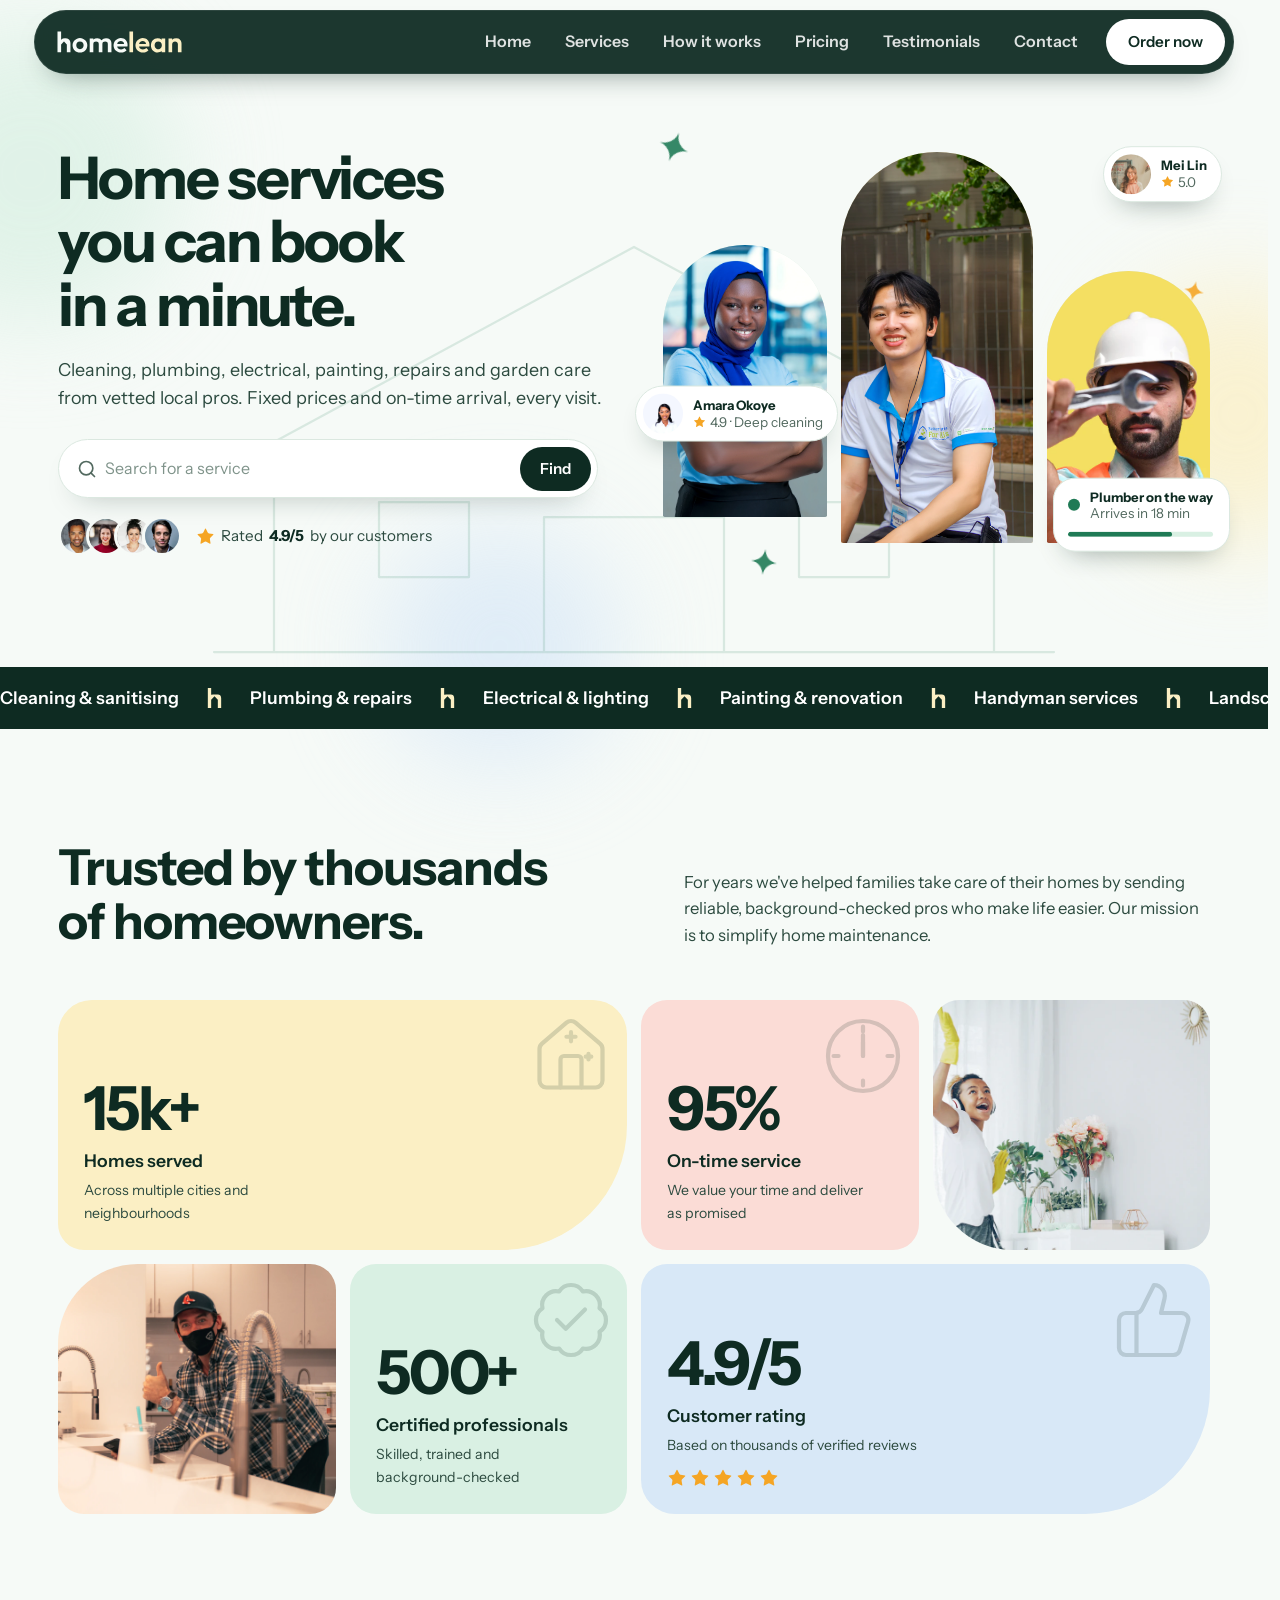
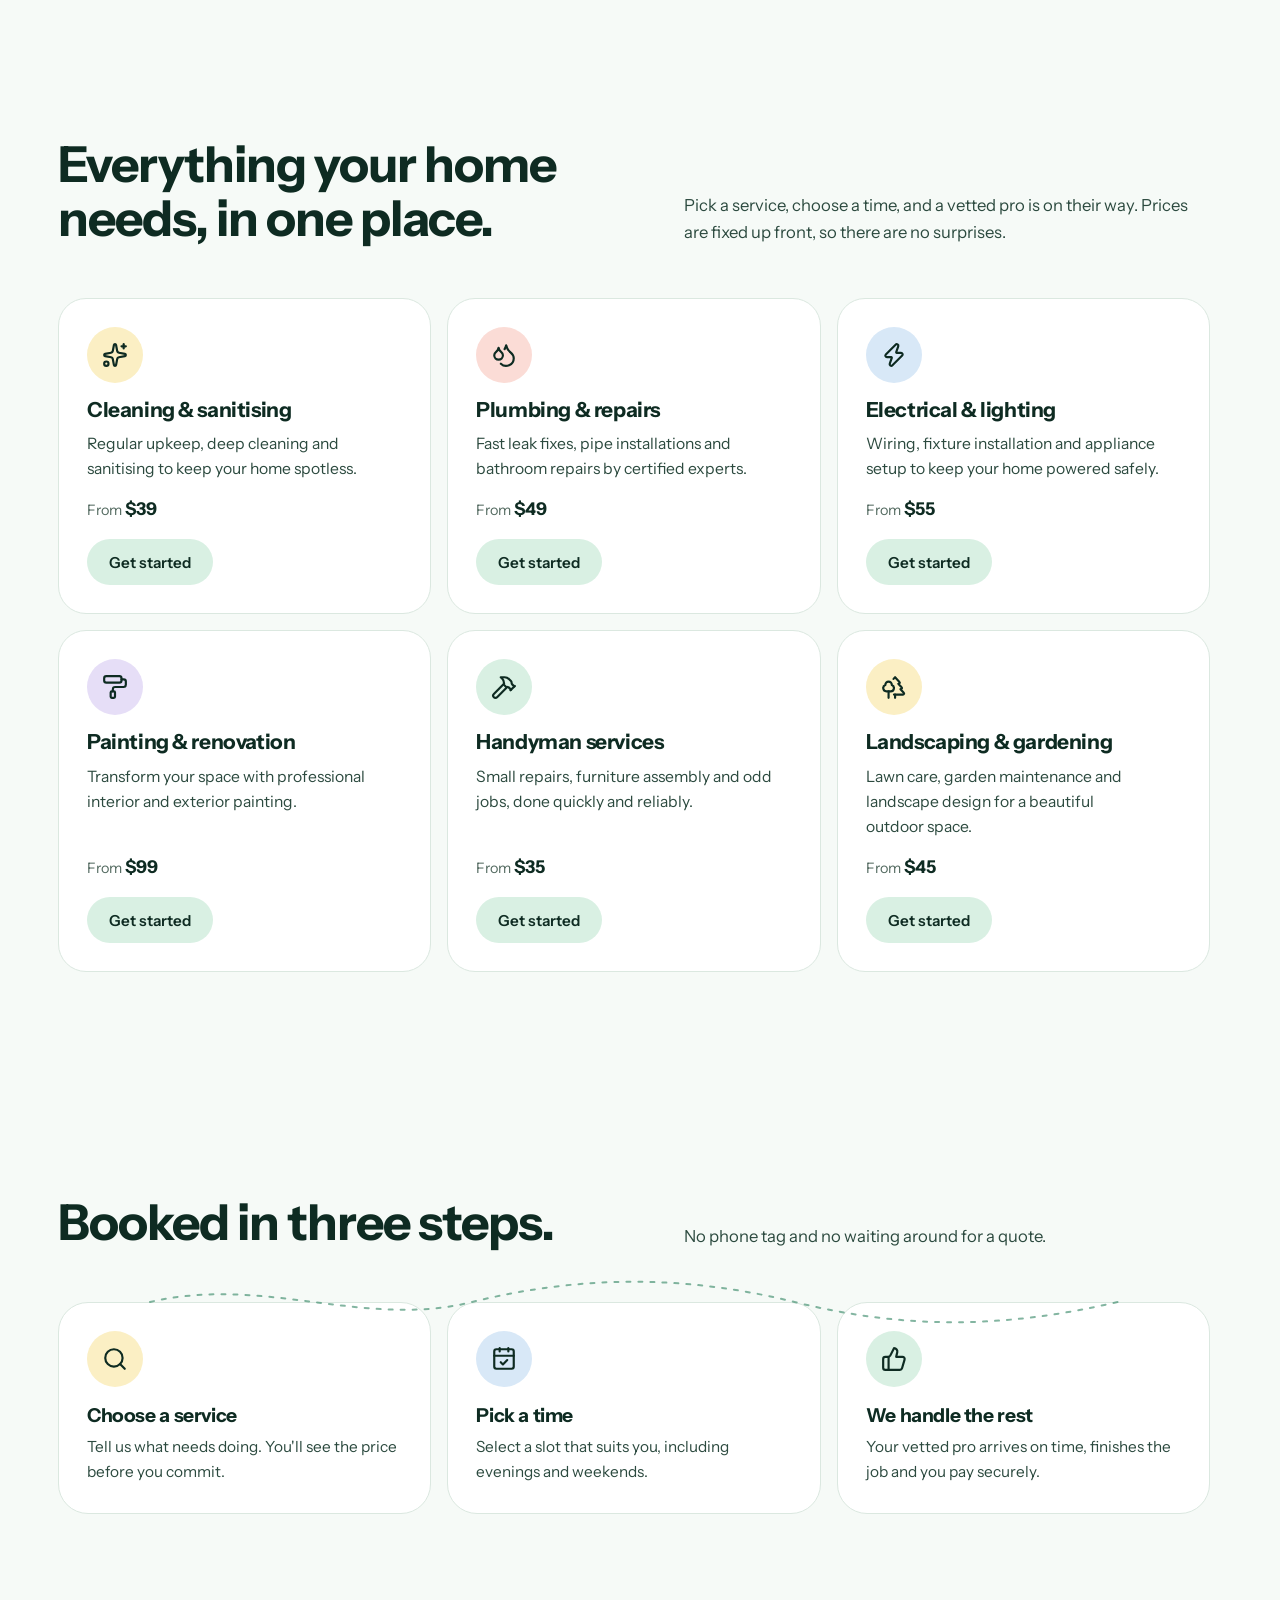
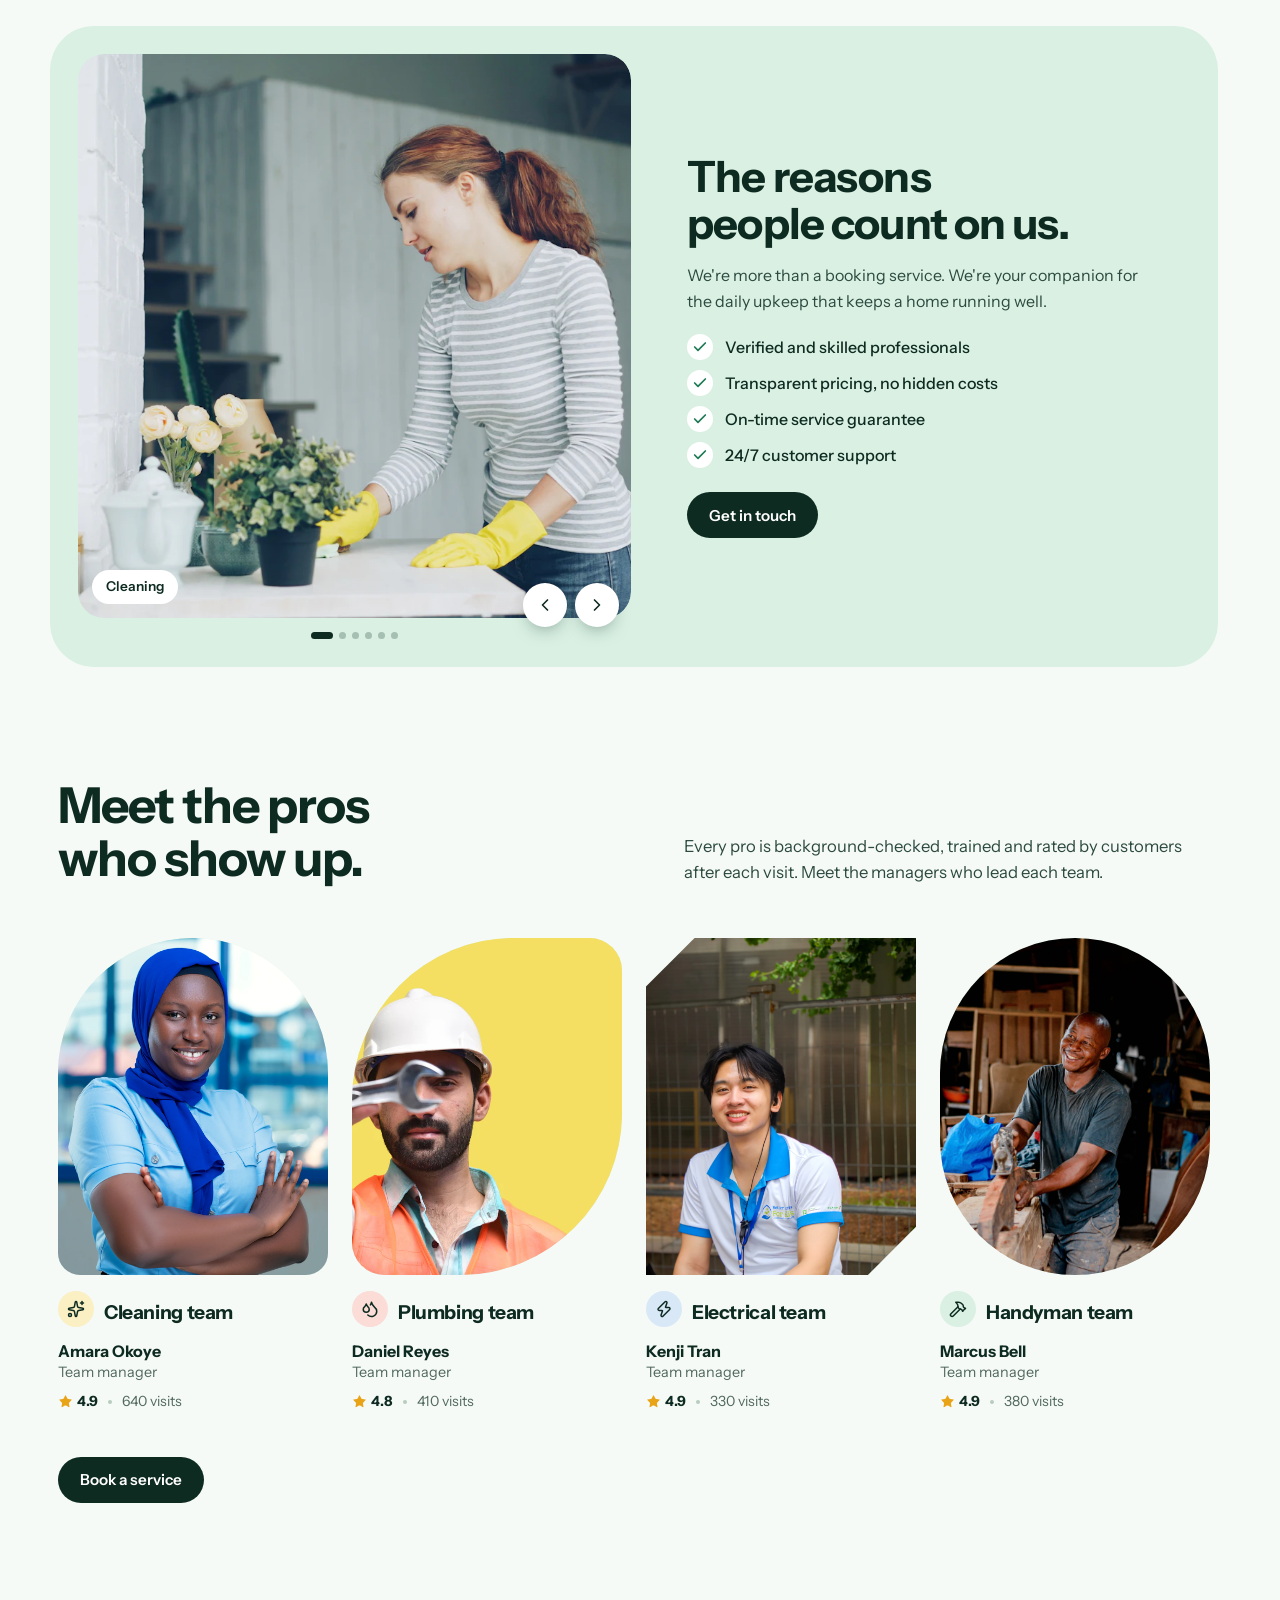
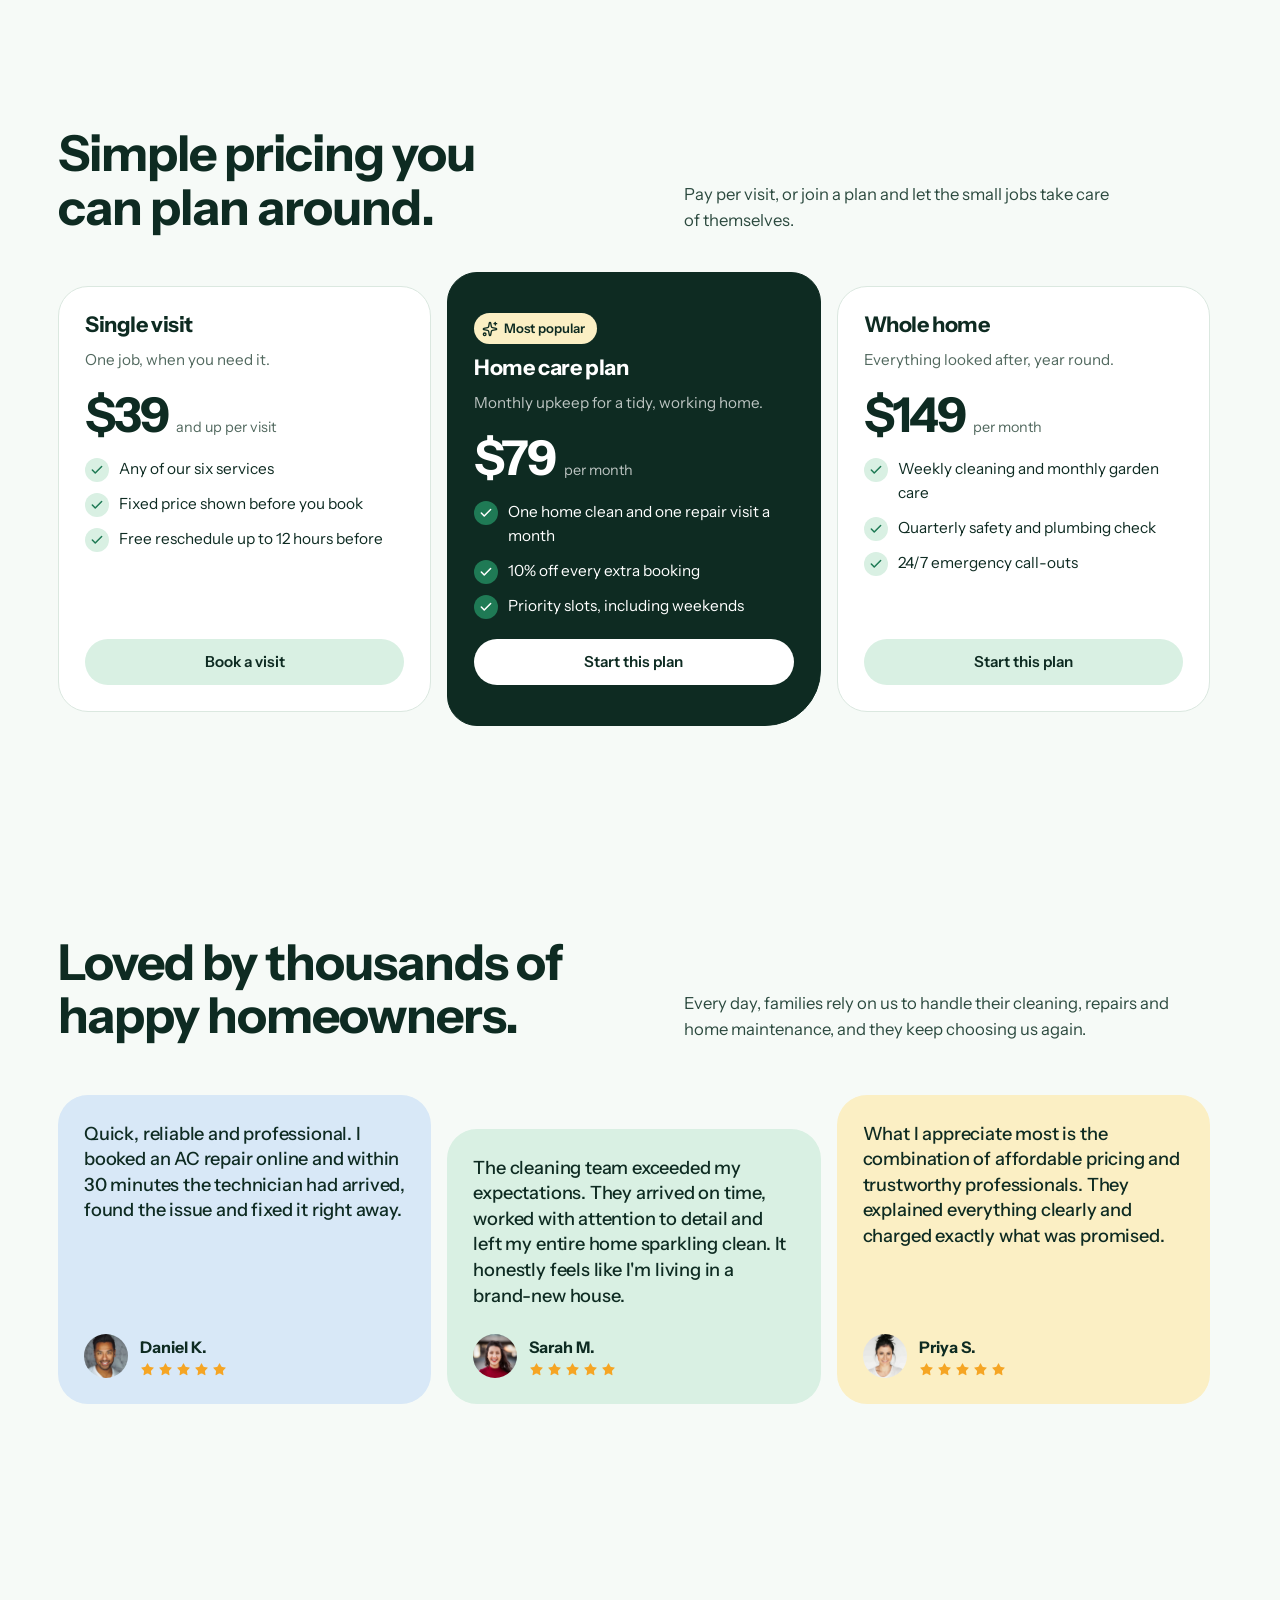
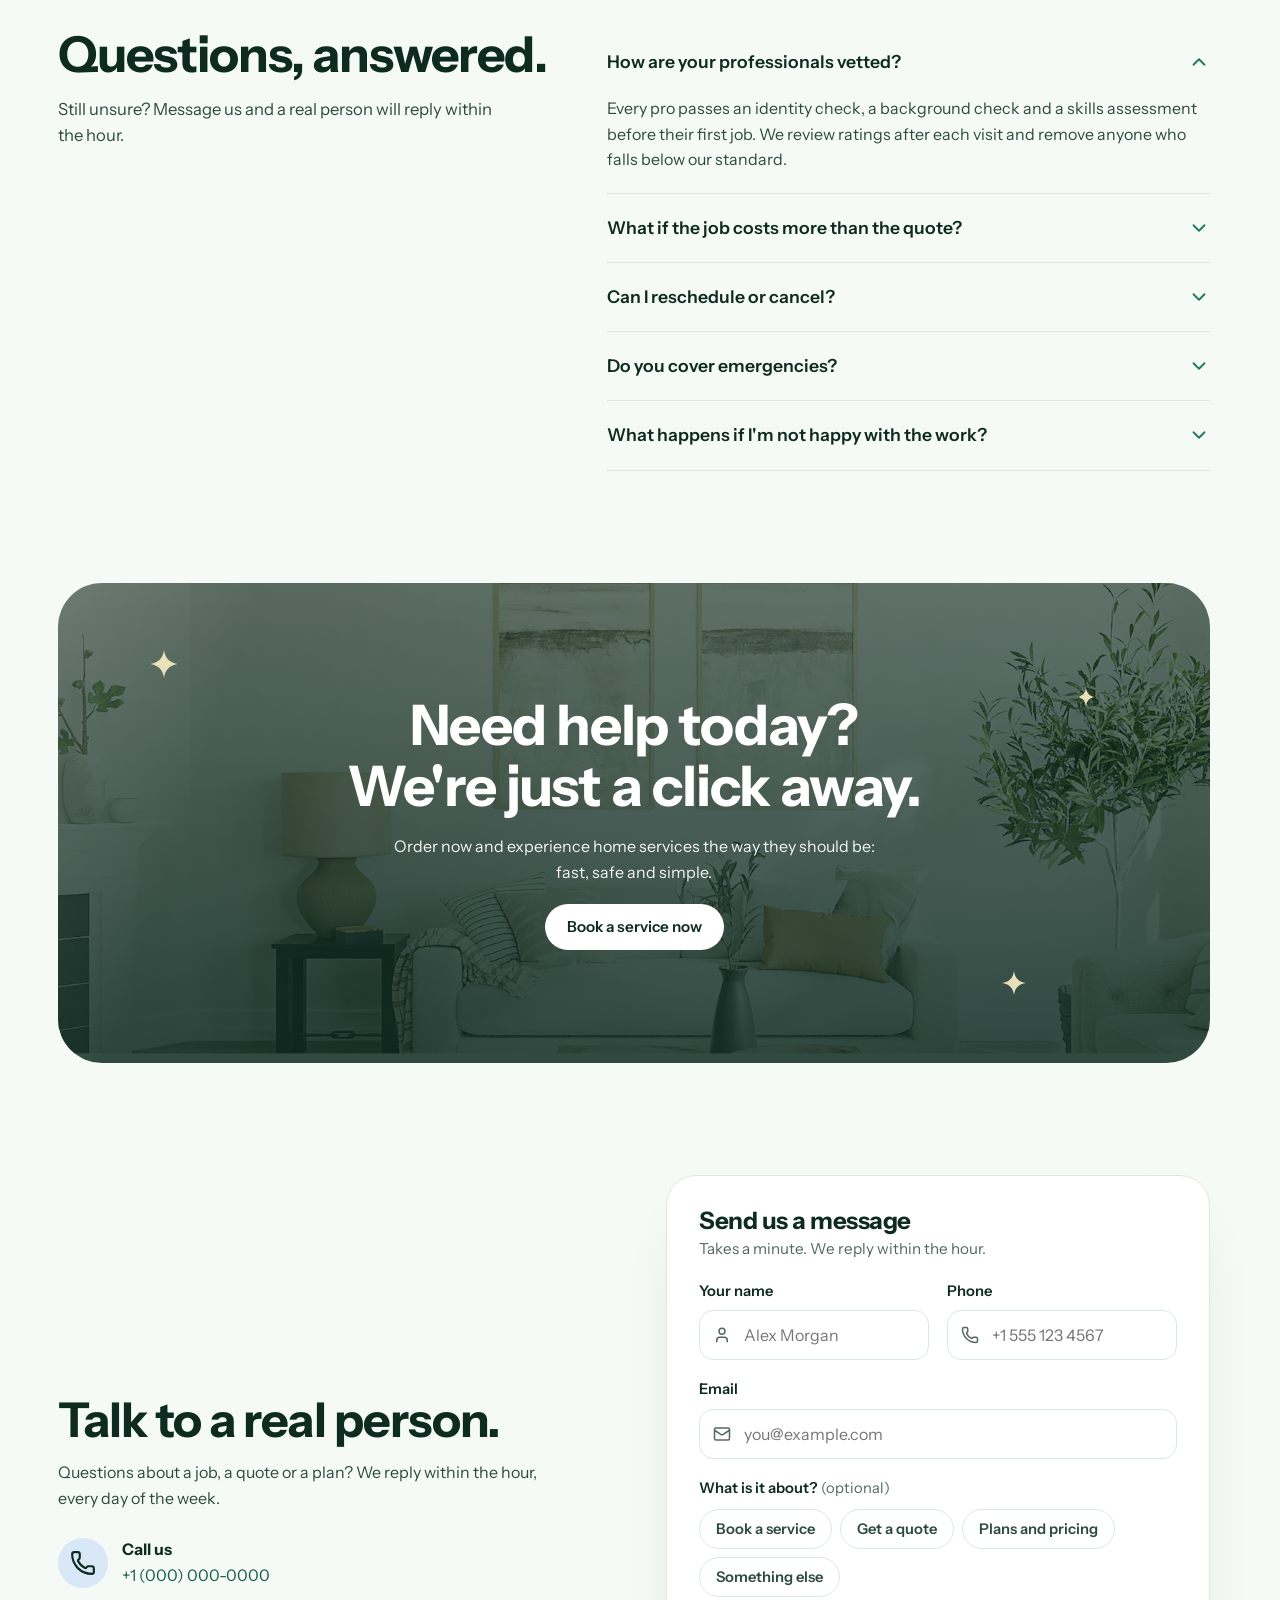
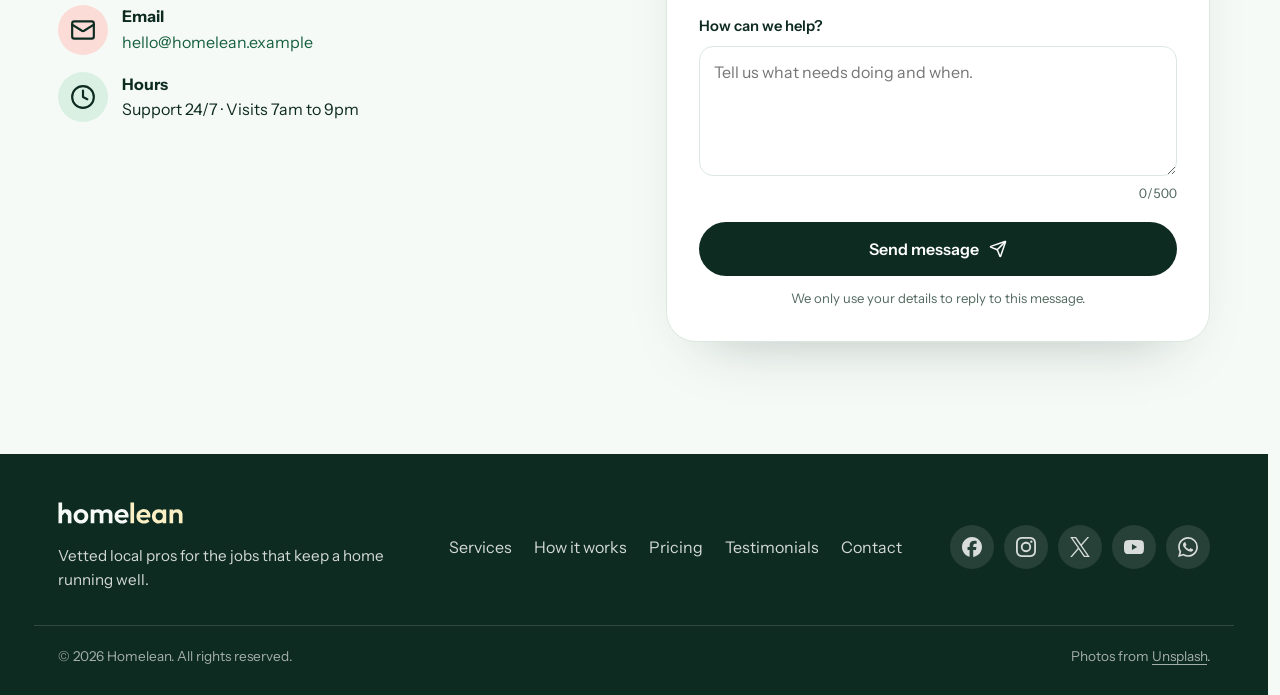
==== commit 0a5e815c: "feat: set absolute og:url and og:image for github pages" ====
--- a/index.html
+++ b/index.html
@@ -7,13 +7,13 @@
   <meta name="description" content="Book vetted local pros for cleaning, plumbing, electrical, painting, repairs and garden care. Fixed prices, on-time arrival, 24/7 support.">
   <meta name="theme-color" content="#0e2b22">
   <meta name="robots" content="noindex, nofollow, noarchive, nosnippet, noimageindex">
-  <!-- LAUNCH: scrapers ignore relative URLs. Once the domain is known, make og:image absolute and add <meta property="og:url"> (https://<domain>/). -->
   <meta property="og:site_name" content="Homelean">
   <meta property="og:locale" content="en_US">
   <meta property="og:type" content="website">
   <meta property="og:title" content="Homelean – Home services you can book in a minute">
   <meta property="og:description" content="Vetted local pros for cleaning, plumbing, electrical, painting, repairs and garden care. Fixed prices, on-time arrival.">
-  <meta property="og:image" content="brand/og-1200x630.png">
+  <meta property="og:url" content="https://forhadkhan.github.io/homelean/">
+  <meta property="og:image" content="https://forhadkhan.github.io/homelean/brand/og-1200x630.png">
   <meta property="og:image:type" content="image/png">
   <meta property="og:image:width" content="1200">
   <meta property="og:image:height" content="630">
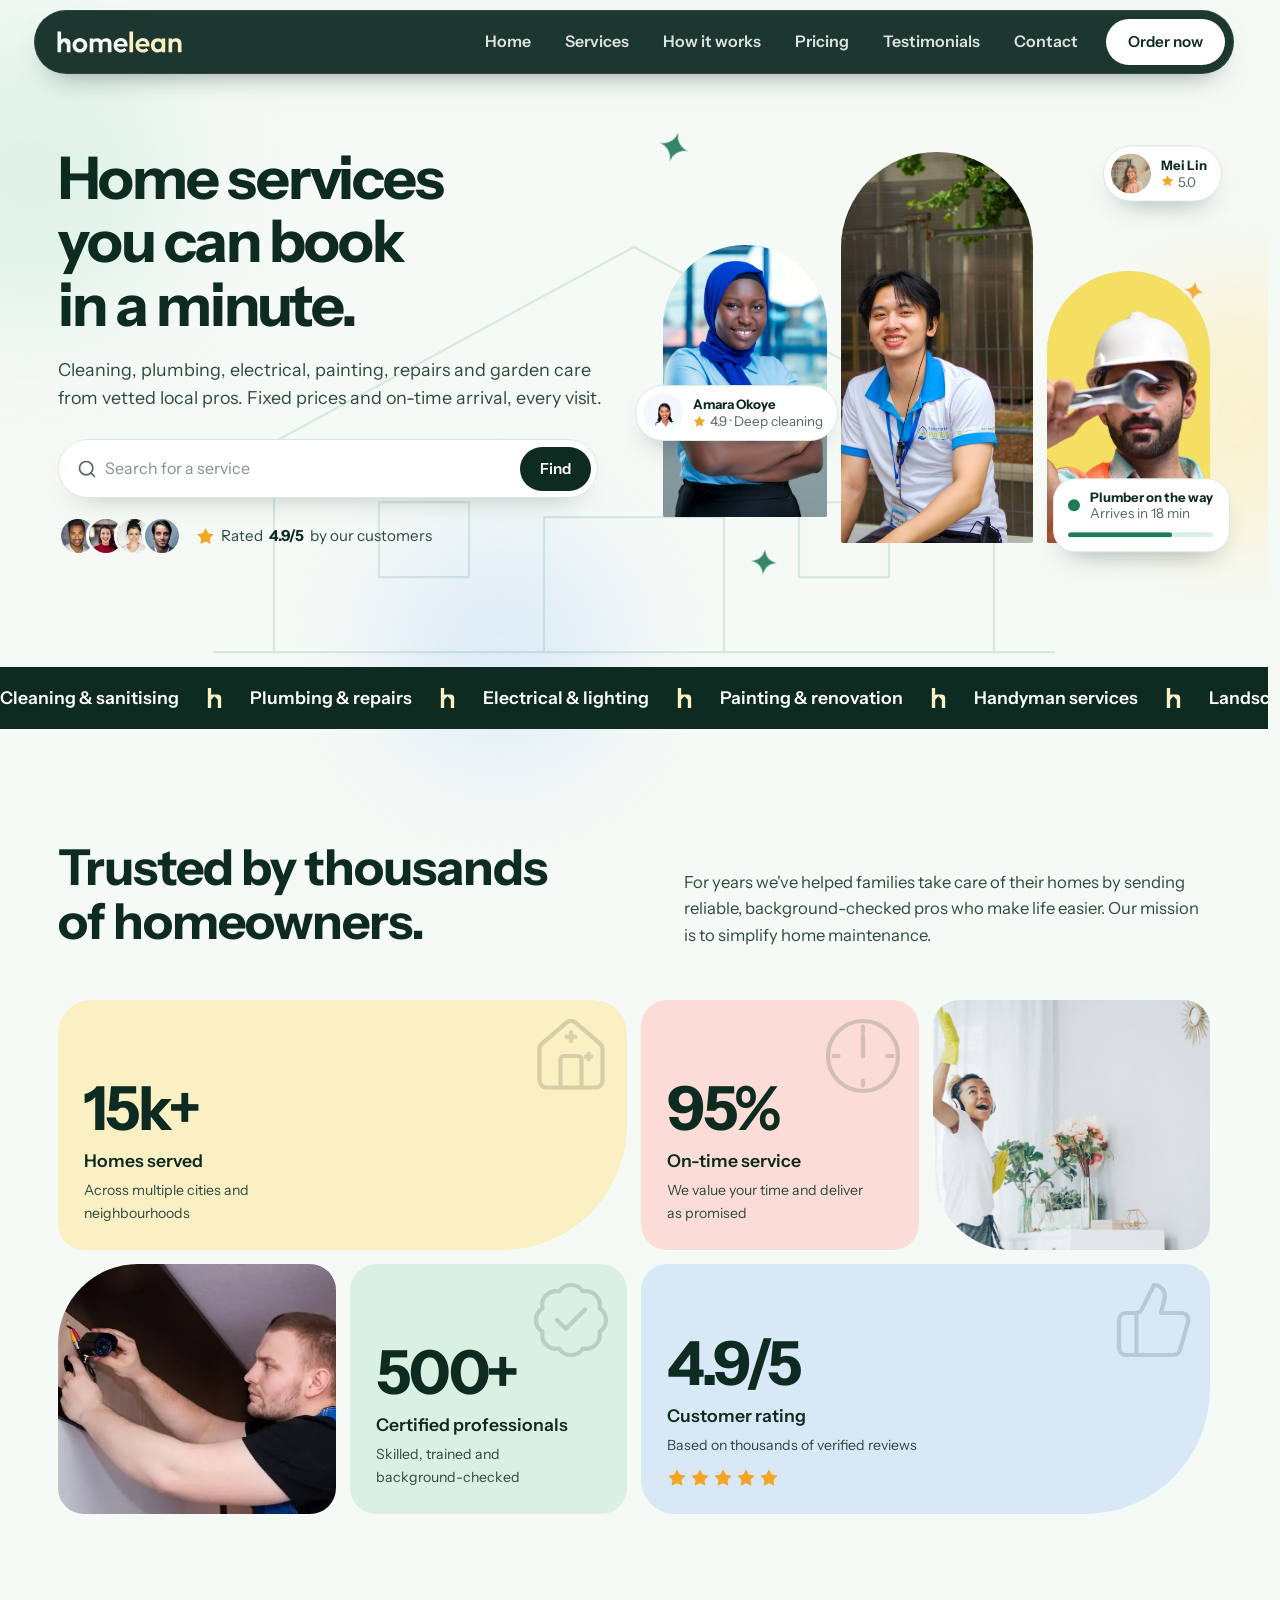
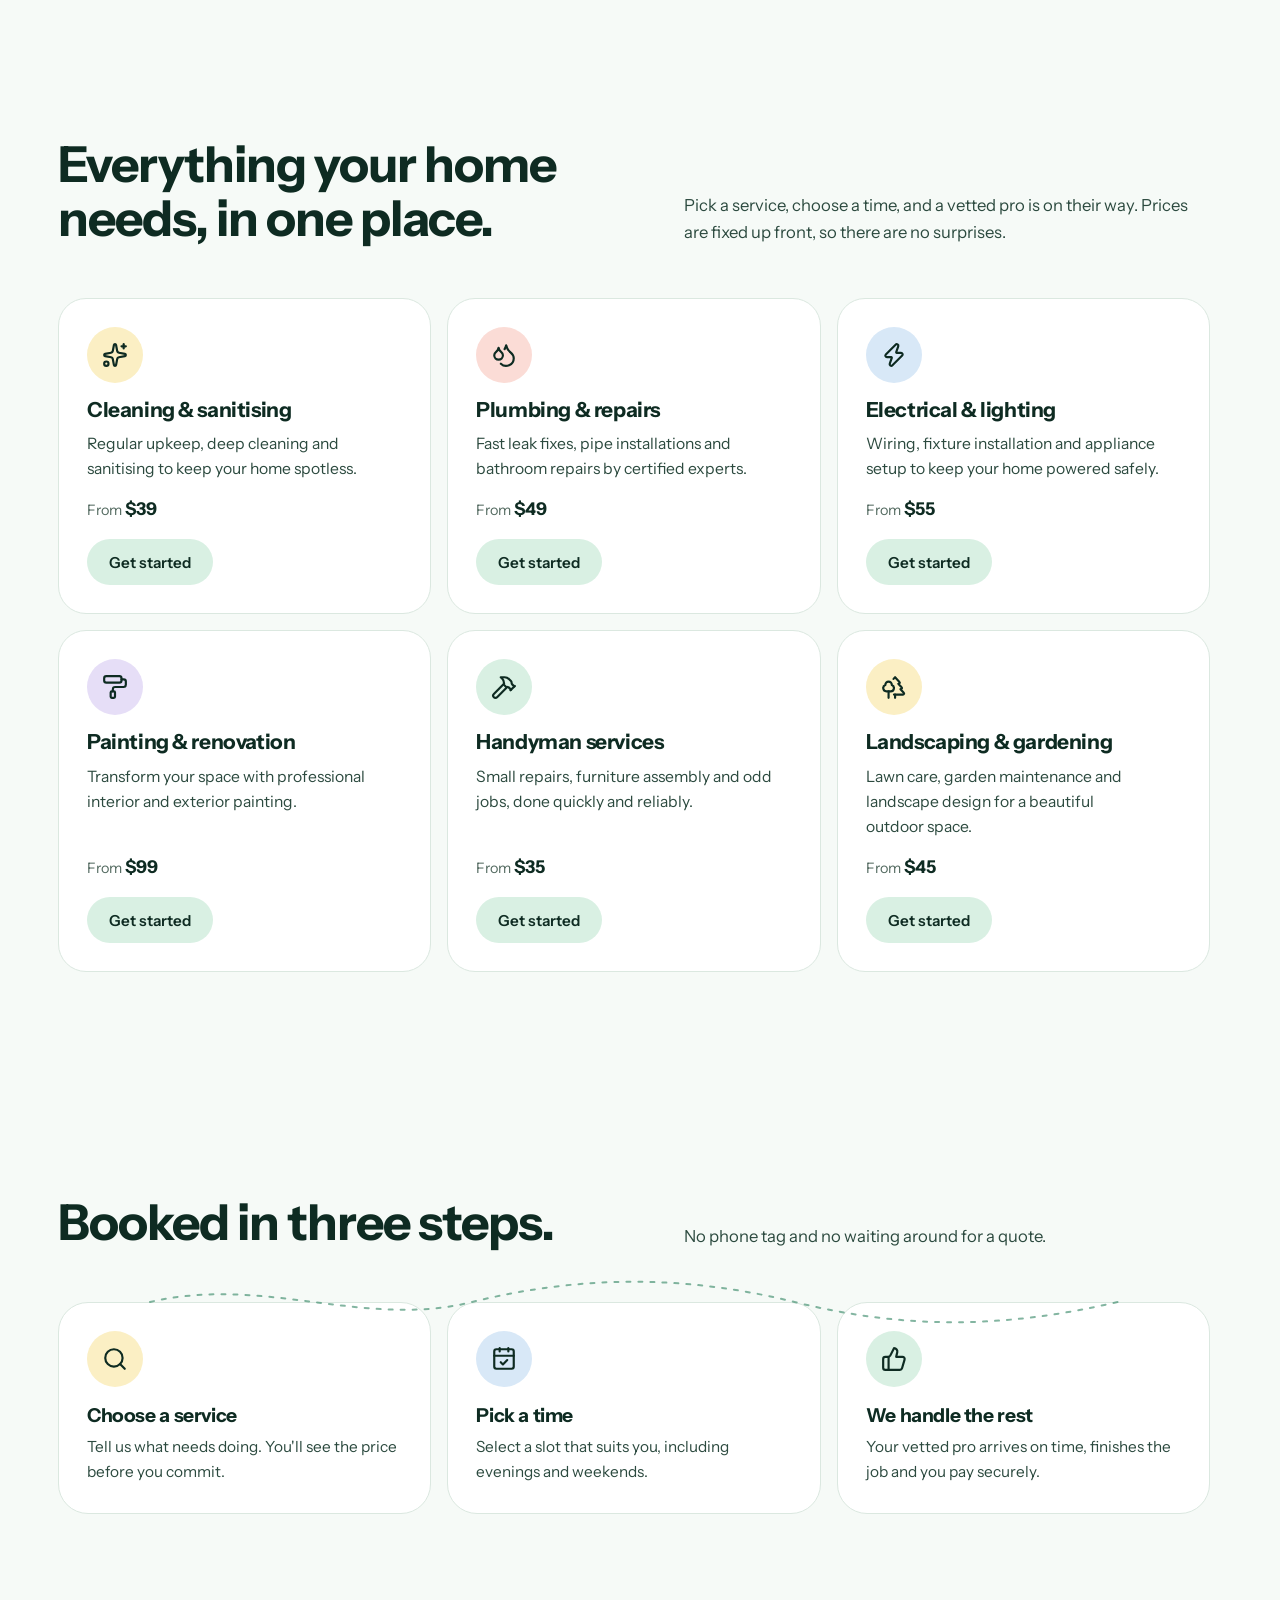
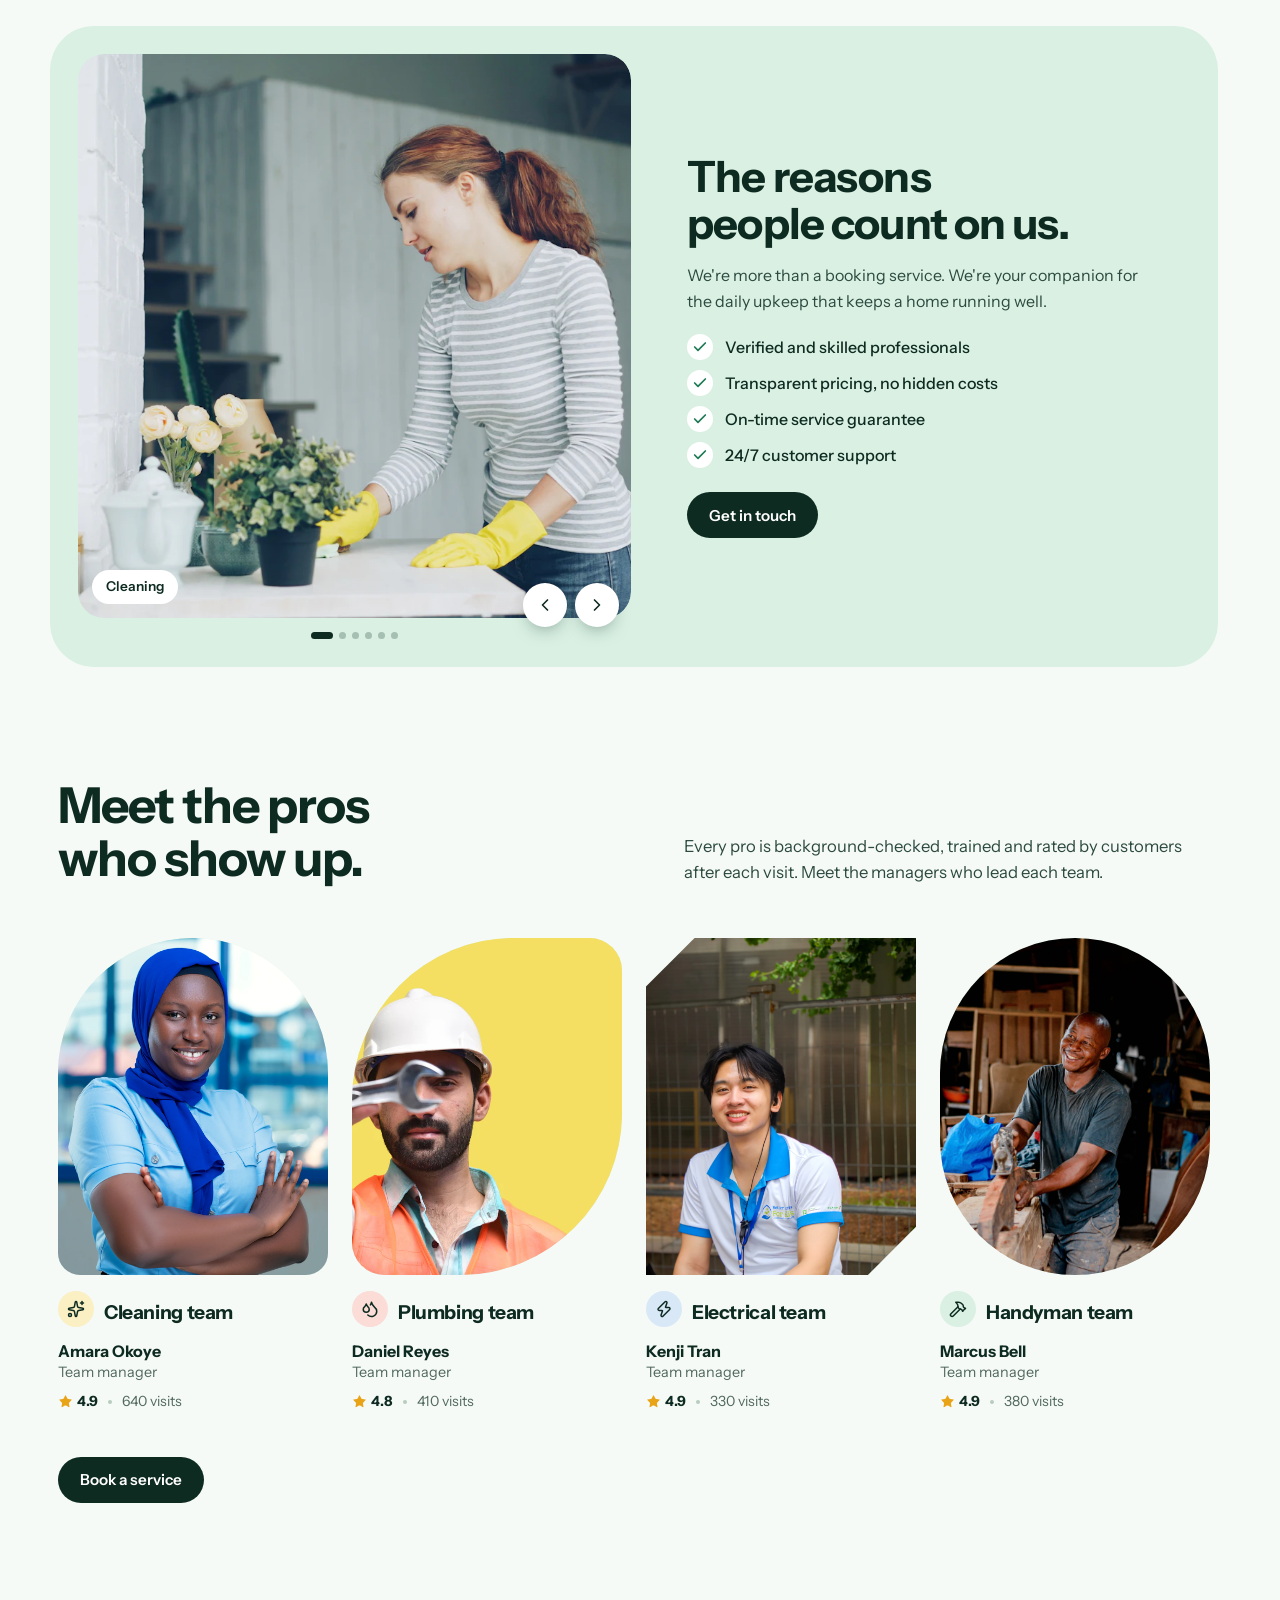
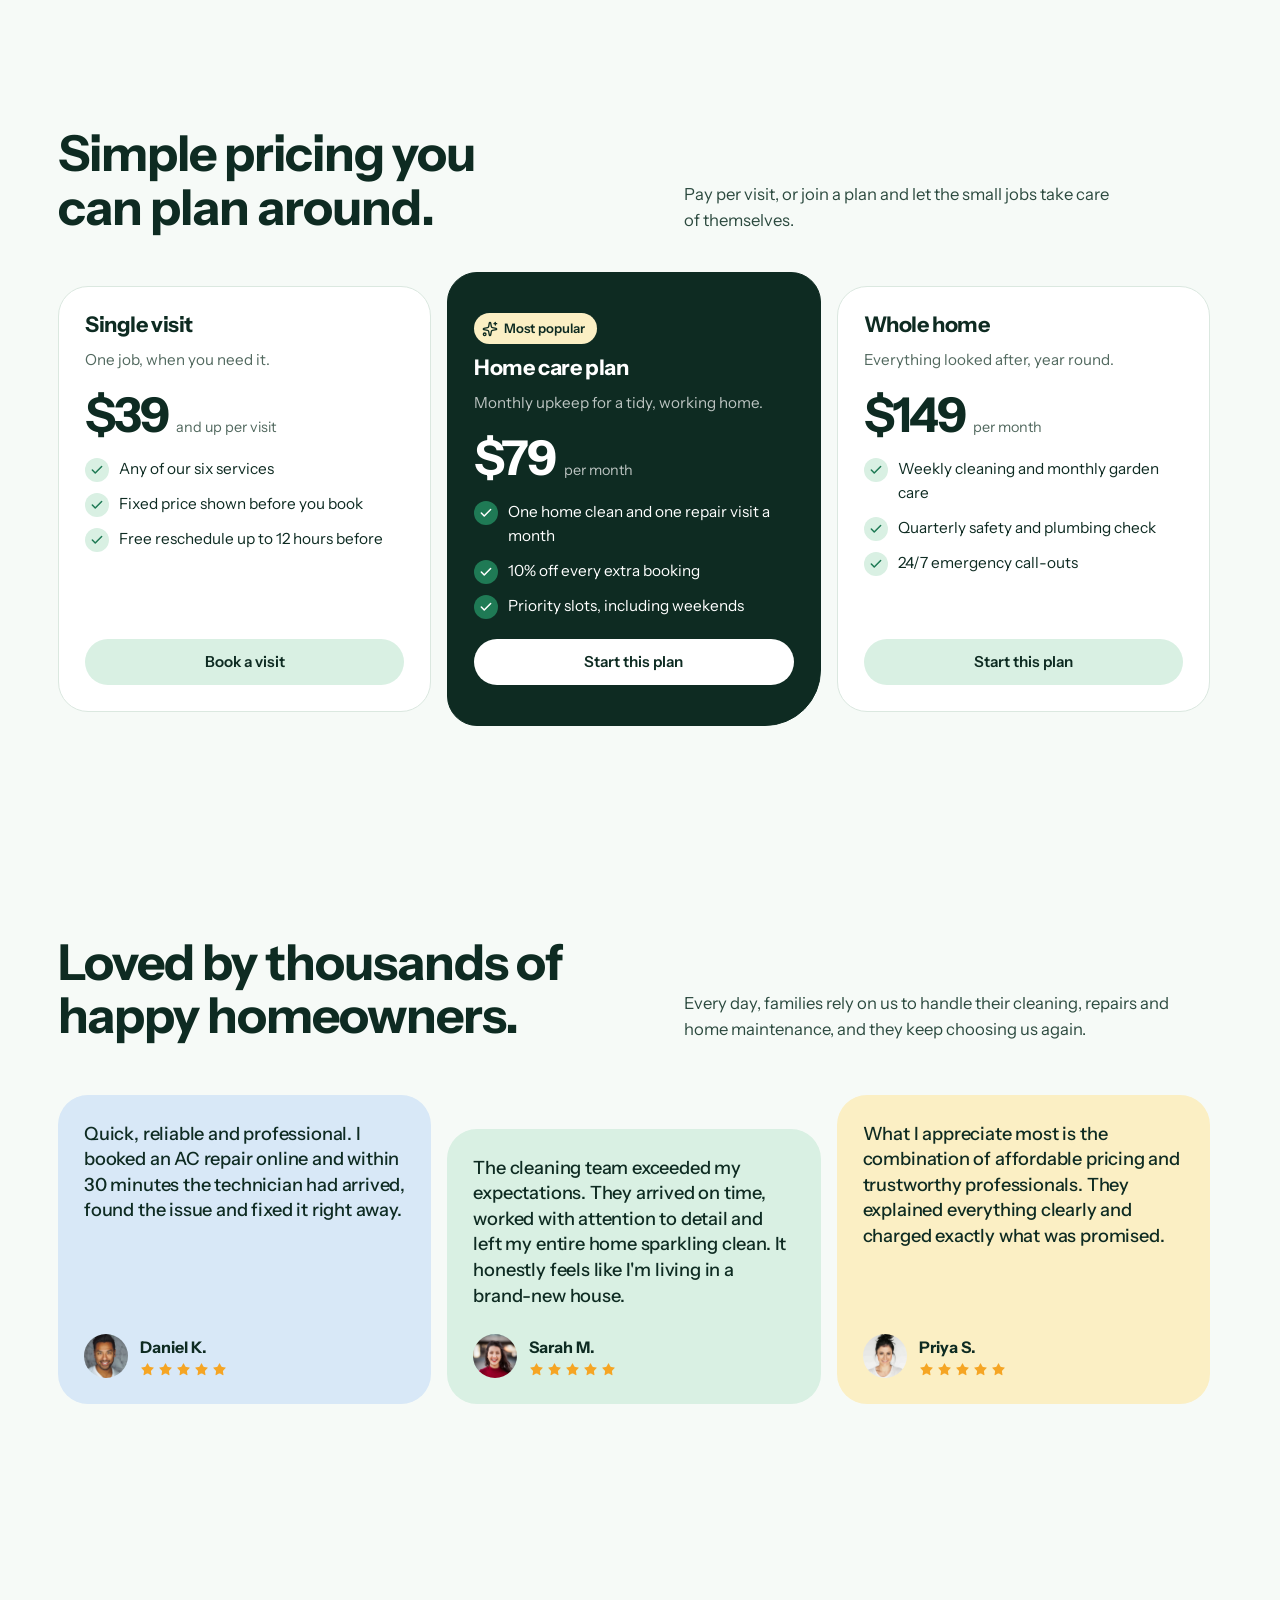
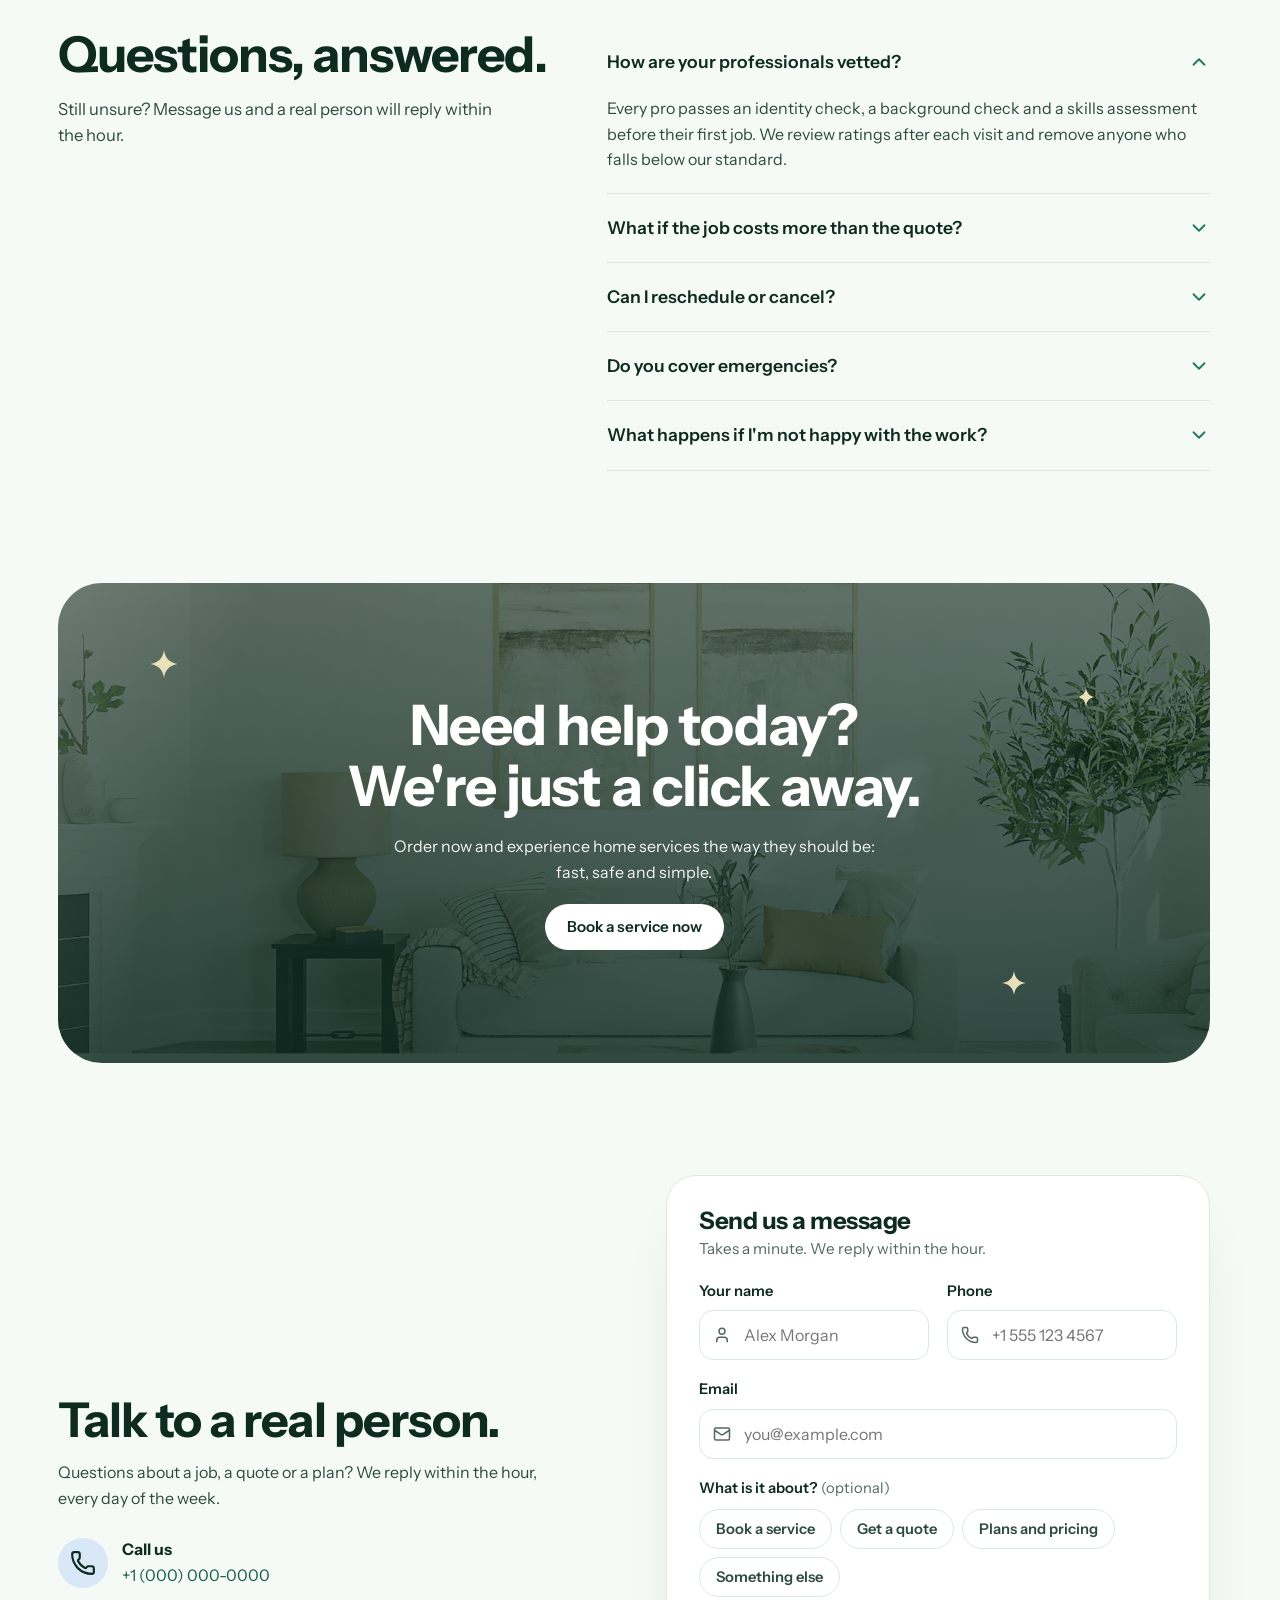
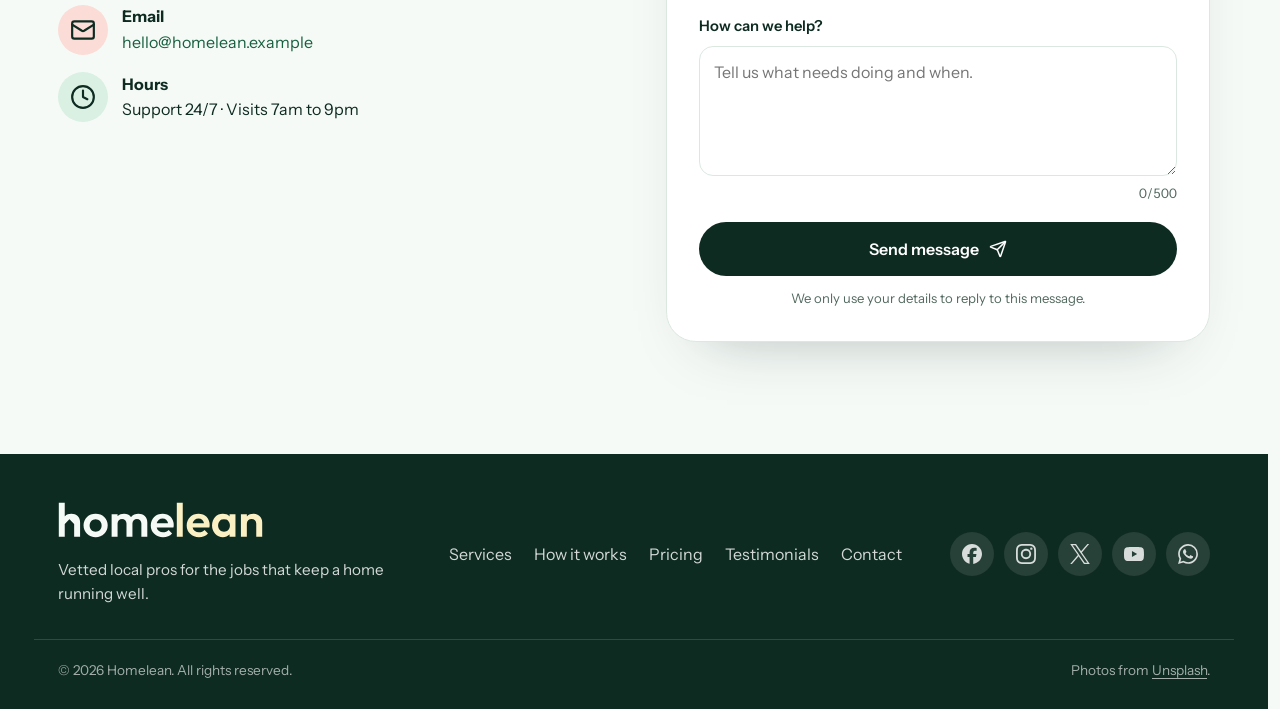
==== commit 974f740e: "fix: enlarge the footer logo" ====
--- a/index.html
+++ b/index.html
@@ -555,7 +555,7 @@
 <footer class="footer">
   <div class="wrap foot">
     <div class="foot-brand">
-      <a class="brand" href="#top" aria-label="Homelean home"><img src="brand/logo-reversed.svg" alt="Homelean" width="125" height="22"></a>
+      <a class="brand" href="#top" aria-label="Homelean home"><img src="brand/logo-reversed.svg" alt="Homelean" width="205" height="36"></a>
       <p>Vetted local pros for the jobs that keep a home running well.</p>
     </div>
     <nav class="foot-nav" aria-label="Footer">
--- a/assets/css/styles.css
+++ b/assets/css/styles.css
@@ -80,7 +80,7 @@
 
 /* ---------- header ---------- */
 .site-header{position:sticky;top:0;z-index:50;padding:10px 0}
-.bar{position:relative;display:flex;align-items:center;gap:8px;background:rgba(14,43,34,.94);-webkit-backdrop-filter:blur(14px);backdrop-filter:blur(14px);border:1px solid rgba(255,255,255,.08);border-radius:999px;padding:6px 6px 6px 16px;color:#fff;box-shadow:0 14px 30px -18px rgba(14,43,34,.6)}
+.bar{position:relative;width:calc(100% - var(--gutter) * 2);display:flex;align-items:center;gap:8px;background:rgba(14,43,34,.94);-webkit-backdrop-filter:blur(14px);backdrop-filter:blur(14px);border:1px solid rgba(255,255,255,.08);border-radius:999px;padding:6px 6px 6px 16px;color:#fff;box-shadow:0 14px 30px -18px rgba(14,43,34,.6)}
 .brand{display:inline-flex;align-items:center;margin-right:auto}
 .brand img{display:block;height:22px;width:auto}
 .head-cta{min-height:42px;padding:0 18px}
@@ -498,6 +498,7 @@
 .footer{background:var(--ink);color:rgba(255,255,255,.82);padding-top:48px}
 .foot{display:grid;gap:28px;padding-bottom:32px}
 .foot-brand p{margin-top:12px;max-width:34ch;font-size:.95rem}
+.foot-brand .brand img{height:36px}
 .foot-nav{display:flex;flex-wrap:wrap;gap:6px 22px}
 .foot-nav a{text-decoration:none;padding:6px 0}
 .foot-nav a:hover{color:#fff;text-decoration:underline}
